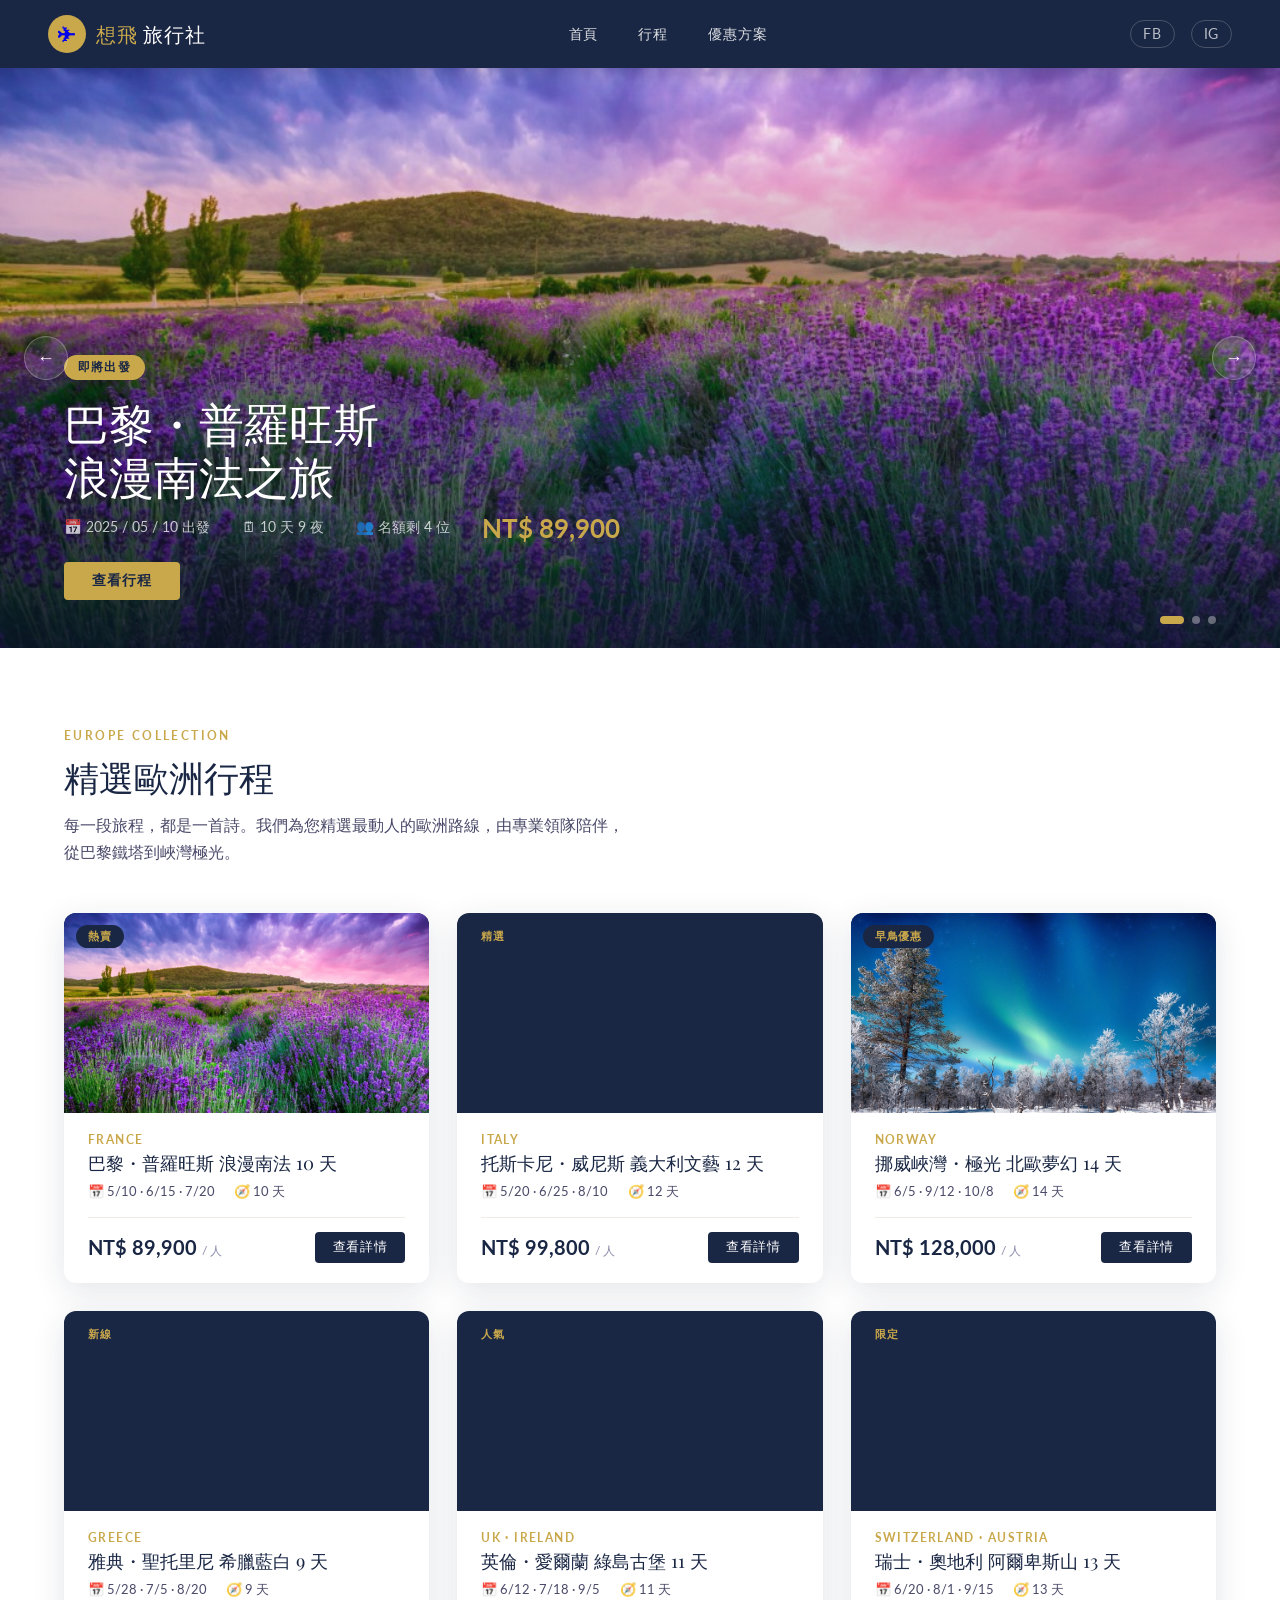
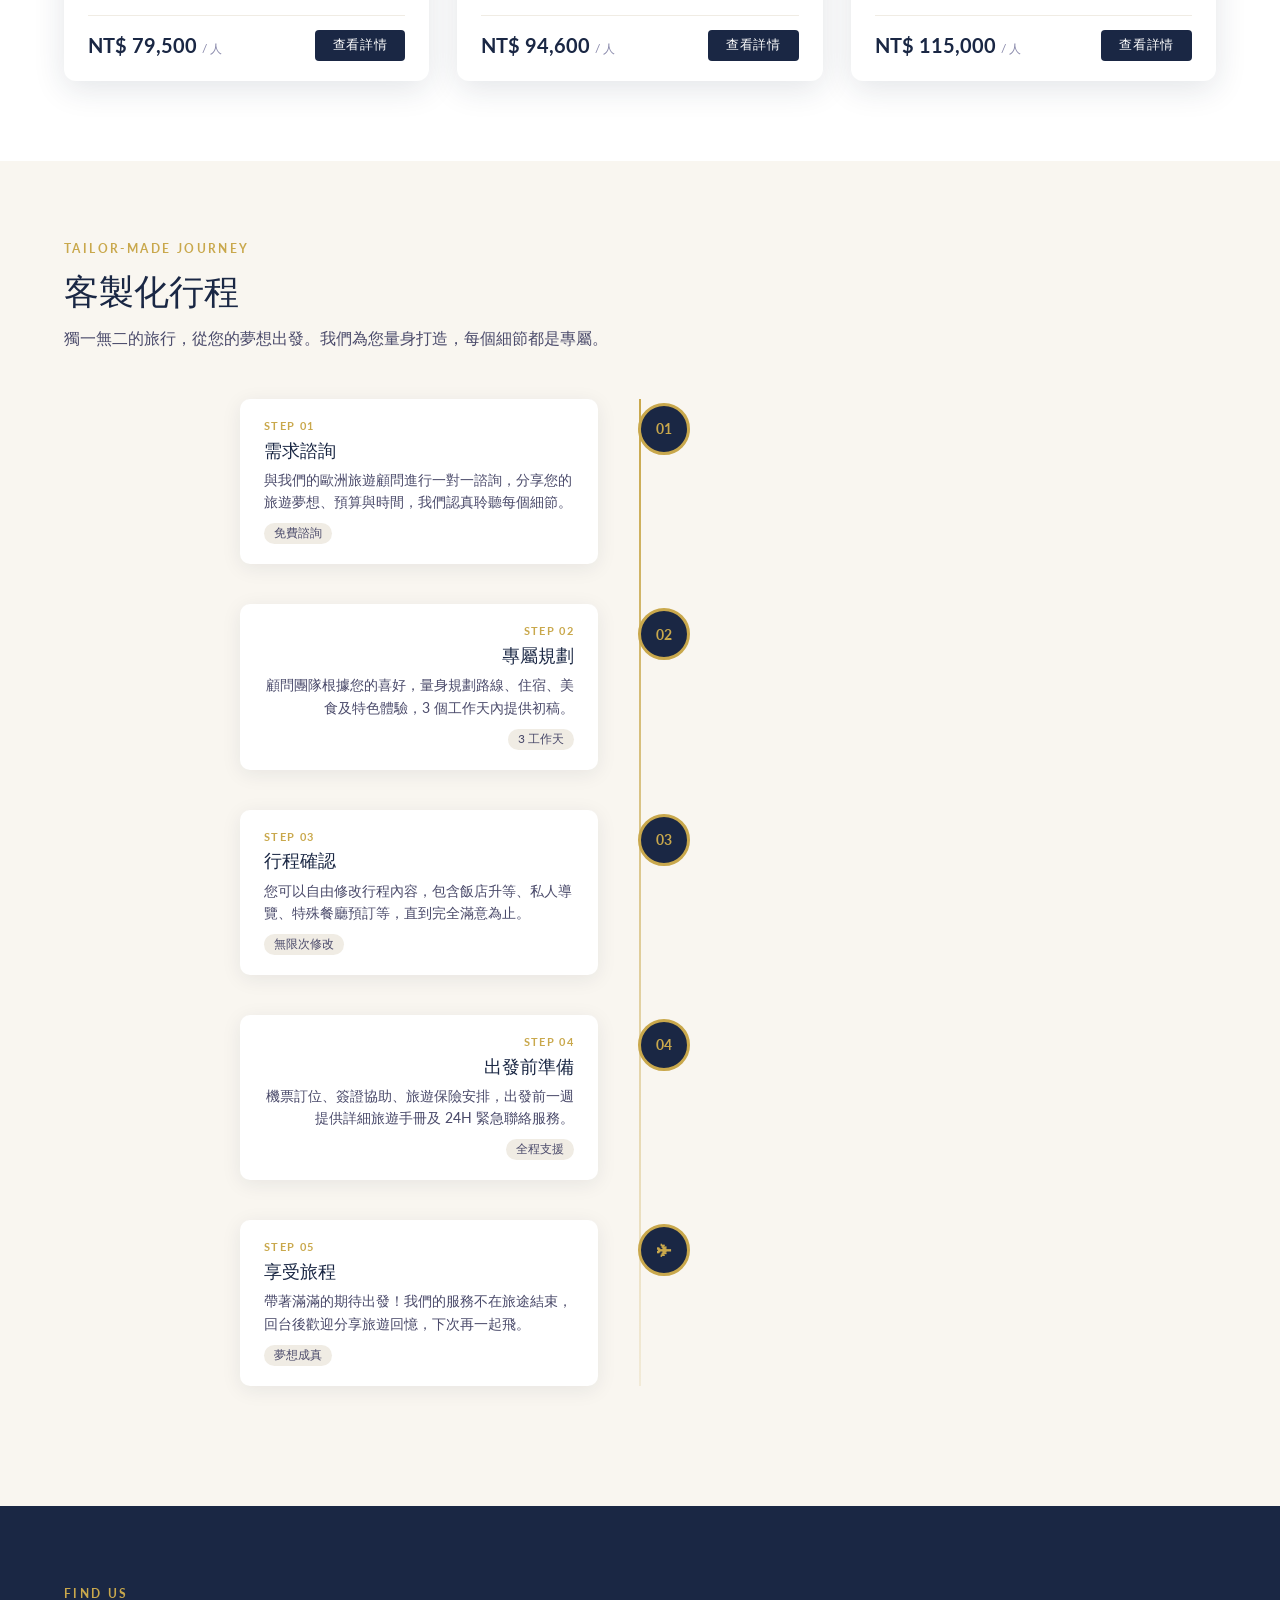
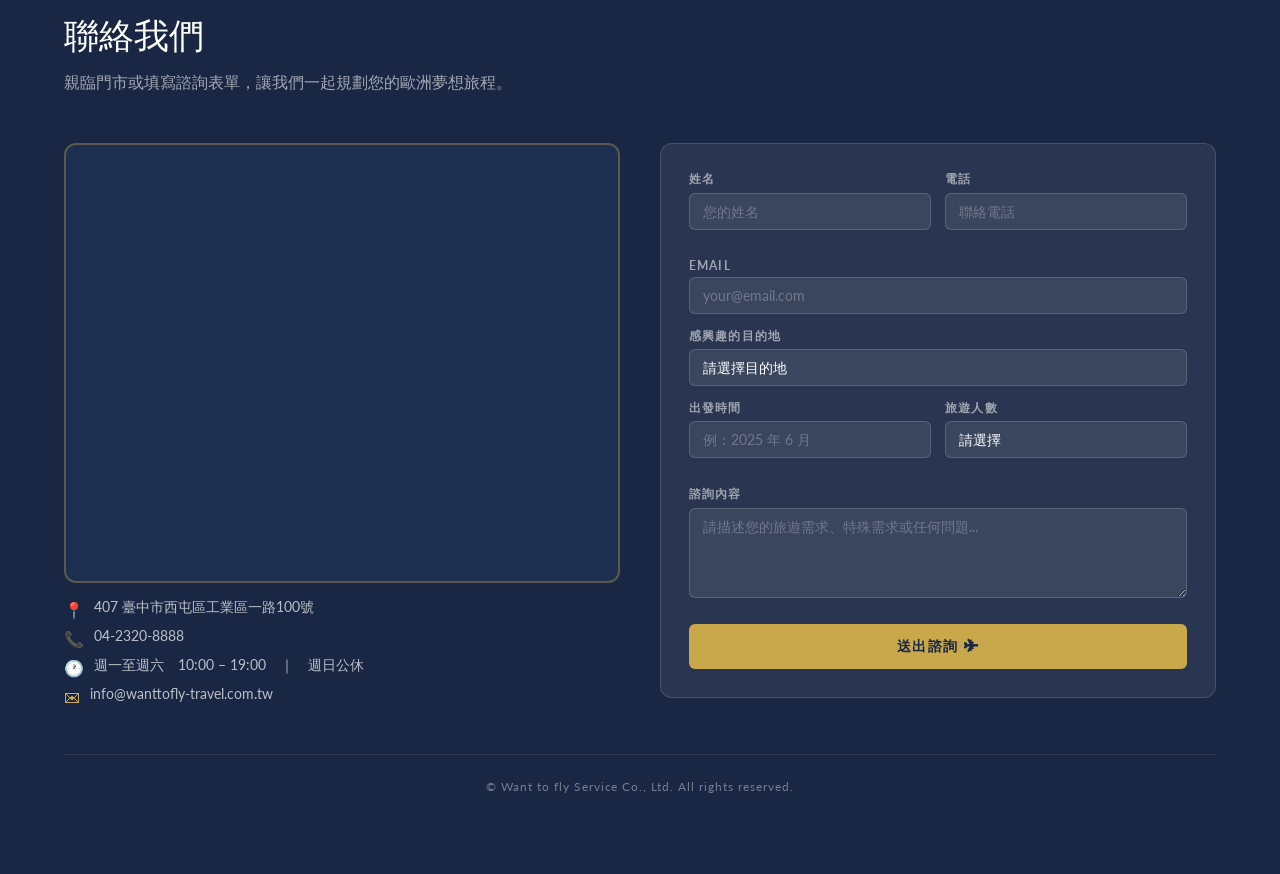
==== 20260409-SPA_final .html @ 38d0d900 "first commit" ====
<!DOCTYPE html>
<html lang="zh-TW">
<head>
<meta charset="UTF-8">
<meta name="viewport" content="width=device-width, initial-scale=1.0">
<title>想飛旅行社 — 歐洲旅遊專家</title>
<link href="https://fonts.googleapis.com/css2?family=Playfair+Display:wght@400;700&family=Noto+Serif+TC:wght@400;600&family=Lato:wght@300;400;700&display=swap" rel="stylesheet">
<style>
  *{margin:0;padding:0;box-sizing:border-box}
  :root{
    --navy:#1a2744;--gold:#c9a84c;--cream:#f9f6f0;--white:#ffffff;
    --text-dark:#1a1a2e;--text-mid:#4a4a6a;--text-light:#8888aa;
    --card-shadow:0 8px 32px rgba(26,39,68,0.12);
  }
  html{scroll-behavior:smooth}
  body{font-family:'Lato',sans-serif;background:var(--cream);color:var(--text-dark)}

  /* NAV */
  nav{position:sticky;top:0;z-index:100;background:var(--navy);padding:0 3rem;display:flex;align-items:center;justify-content:space-between;height:68px;box-shadow:0 2px 24px rgba(0,0,0,0.25)}
  .nav-logo{display:flex;align-items:center;gap:10px;text-decoration:none}
  .nav-logo-icon{width:38px;height:38px;background:var(--gold);border-radius:50%;display:flex;align-items:center;justify-content:center;font-size:18px}
  .nav-logo-text{font-family:'Playfair Display',serif;font-size:1.25rem;color:var(--white);letter-spacing:.04em}
  .nav-logo-text span{color:var(--gold)}
  .nav-links{display:flex;align-items:center;gap:2.5rem}
  .nav-links a{color:rgba(255,255,255,0.85);text-decoration:none;font-size:.9rem;letter-spacing:.06em;text-transform:uppercase;transition:color .2s}
  .nav-links a:hover{color:var(--gold)}
  .nav-social{display:flex;gap:1rem;align-items:center}
  .nav-social a{color:rgba(255,255,255,0.7);text-decoration:none;font-size:.85rem;border:1px solid rgba(255,255,255,0.2);padding:5px 12px;border-radius:20px;transition:all .2s;letter-spacing:.05em}
  .nav-social a:hover{background:var(--gold);border-color:var(--gold);color:var(--navy)}

  /* HERO CAROUSEL */
  .carousel-section{position:relative;height:580px;overflow:hidden;background:var(--navy)}
  .carousel-track{display:flex;height:100%;transition:transform .7s cubic-bezier(.77,0,.18,1)}
  .carousel-slide{min-width:100%;height:100%;position:relative;display:flex;align-items:flex-end}
  .slide-bg{position:absolute;inset:0;background-size:cover;background-position:center}
  .slide-overlay{position:absolute;inset:0;background:linear-gradient(to top,rgba(10,18,40,0.88) 0%,rgba(10,18,40,0.2) 60%,transparent 100%)}
  .slide-content{position:relative;z-index:2;padding:3rem 4rem;width:100%}
  .slide-tag{display:inline-block;background:var(--gold);color:var(--navy);font-size:.75rem;font-weight:700;letter-spacing:.1em;text-transform:uppercase;padding:4px 14px;border-radius:20px;margin-bottom:1rem}
  .slide-title{font-family:'Playfair Display',serif;font-size:2.8rem;color:var(--white);line-height:1.2;margin-bottom:.6rem}
  .slide-meta{display:flex;align-items:center;gap:2rem;color:rgba(255,255,255,0.75);font-size:.9rem}
  .slide-meta span{display:flex;align-items:center;gap:.4rem}
  .slide-price{font-size:1.6rem;font-weight:700;color:var(--gold)}
  .slide-cta{display:inline-block;margin-top:1.2rem;background:var(--gold);color:var(--navy);font-weight:700;font-size:.85rem;letter-spacing:.08em;padding:10px 28px;border-radius:4px;text-decoration:none;text-transform:uppercase;transition:opacity .2s}
  .slide-cta:hover{opacity:.85}
  .carousel-btn{position:absolute;top:50%;transform:translateY(-50%);z-index:10;background:rgba(255,255,255,0.12);border:1px solid rgba(255,255,255,0.25);color:white;width:44px;height:44px;border-radius:50%;cursor:pointer;font-size:1.1rem;transition:background .2s;display:flex;align-items:center;justify-content:center}
  .carousel-btn:hover{background:var(--gold);color:var(--navy)}
  .carousel-prev{left:1.5rem}
  .carousel-next{right:1.5rem}
  .carousel-dots{position:absolute;bottom:1.5rem;right:4rem;display:flex;gap:.5rem;z-index:10}
  .dot{width:8px;height:8px;border-radius:50%;background:rgba(255,255,255,0.35);cursor:pointer;transition:background .3s}
  .dot.active{background:var(--gold);width:24px;border-radius:4px}

  /* SECTION COMMON */
  section{padding:5rem 4rem}
  .section-label{font-size:.75rem;font-weight:700;letter-spacing:.2em;text-transform:uppercase;color:var(--gold);margin-bottom:.6rem}
  .section-title{font-family:'Playfair Display',serif;font-size:2.2rem;color:var(--navy);margin-bottom:.5rem}
  .section-sub{color:var(--text-mid);font-size:1rem;line-height:1.7;max-width:560px;margin-bottom:3rem}

  /* TRIP CARDS */
  .trips-section{background:var(--white)}
  .cards-grid{display:grid;grid-template-columns:repeat(3,1fr);gap:1.75rem}
  .trip-card{background:var(--white);border-radius:12px;overflow:hidden;box-shadow:var(--card-shadow);cursor:pointer;transition:transform .3s,box-shadow .3s}
  .trip-card:hover{transform:translateY(-6px);box-shadow:0 16px 48px rgba(26,39,68,0.18)}
  .card-img{height:200px;background:var(--navy);position:relative;overflow:hidden}
  .card-img-bg{position:absolute;inset:0;background-size:cover;background-position:center;transition:transform .5s}
  .trip-card:hover .card-img-bg{transform:scale(1.06)}
  .card-badge{position:absolute;top:12px;left:12px;background:var(--navy);color:var(--gold);font-size:.7rem;font-weight:700;letter-spacing:.08em;padding:4px 12px;border-radius:20px;text-transform:uppercase}
  .card-body{padding:1.25rem 1.5rem}
  .card-country{font-size:.72rem;color:var(--gold);font-weight:700;letter-spacing:.12em;text-transform:uppercase;margin-bottom:.3rem}
  .card-title{font-family:'Playfair Display',serif;font-size:1.15rem;color:var(--navy);margin-bottom:.5rem;line-height:1.3}
  .card-info{display:flex;gap:1.2rem;font-size:.82rem;color:var(--text-mid);margin-bottom:1rem}
  .card-footer{display:flex;align-items:center;justify-content:space-between;border-top:1px solid #f0ece4;padding-top:.9rem}
  .card-price{font-size:1.25rem;font-weight:700;color:var(--navy)}
  .card-price small{font-size:.75rem;font-weight:400;color:var(--text-light)}
  .card-btn{background:var(--navy);color:var(--white);border:none;padding:7px 18px;border-radius:4px;font-size:.8rem;cursor:pointer;transition:background .2s;letter-spacing:.05em}
  .card-btn:hover{background:var(--gold);color:var(--navy)}

  /* MODAL */
  .modal-overlay{display:none;position:fixed;inset:0;background:rgba(10,18,40,0.72);z-index:999;align-items:center;justify-content:center}
  .modal-overlay.open{display:flex}
  .modal{background:var(--white);border-radius:16px;max-width:700px;width:92%;max-height:85vh;overflow-y:auto;position:relative}
  .modal-header{height:260px;position:relative}
  .modal-img{position:absolute;inset:0;background-size:cover;background-position:center}
  .modal-img-overlay{position:absolute;inset:0;background:linear-gradient(to top,rgba(10,18,40,.85) 0%,transparent 60%)}
  .modal-header-text{position:absolute;bottom:0;left:0;right:0;padding:1.5rem 2rem}
  .modal-country{font-size:.72rem;color:var(--gold);font-weight:700;letter-spacing:.12em;text-transform:uppercase}
  .modal-title{font-family:'Playfair Display',serif;font-size:1.8rem;color:var(--white)}
  .modal-body{padding:2rem}
  .modal-close{position:absolute;top:1rem;right:1rem;background:rgba(255,255,255,.2);border:none;color:white;width:36px;height:36px;border-radius:50%;font-size:1.2rem;cursor:pointer;z-index:10;line-height:1}
  .modal-section-title{font-family:'Playfair Display',serif;font-size:1.1rem;color:var(--navy);margin:1.25rem 0 .6rem;padding-bottom:.4rem;border-bottom:1px solid #f0ece4}
  .modal-dates{display:flex;flex-wrap:wrap;gap:.5rem;margin-bottom:.5rem}
  .modal-date-tag{background:#f0ece4;color:var(--text-mid);font-size:.8rem;padding:4px 12px;border-radius:20px}
  .modal-price-big{font-size:2rem;font-weight:700;color:var(--navy);margin:.5rem 0}
  .modal-itinerary{list-style:none}
  .modal-itinerary li{padding:.5rem 0;border-bottom:1px solid #f7f4f0;font-size:.9rem;color:var(--text-mid);display:flex;gap:.6rem}
  .modal-itinerary li:before{content:'▸';color:var(--gold)}
  .modal-book-btn{display:block;width:100%;background:var(--navy);color:var(--white);border:none;padding:14px;border-radius:6px;font-size:1rem;font-weight:700;cursor:pointer;margin-top:1.5rem;letter-spacing:.06em;text-transform:uppercase;transition:background .2s}
  .modal-book-btn:hover{background:var(--gold);color:var(--navy)}

  /* TIMELINE */
  .timeline-section{background:var(--cream)}
  .timeline{position:relative;max-width:800px;margin:0 auto}
  .timeline:before{content:'';position:absolute;left:50%;transform:translateX(-50%);top:0;bottom:0;width:2px;background:linear-gradient(to bottom,var(--gold),rgba(201,168,76,.15))}
  .timeline-item{display:flex;gap:2.5rem;margin-bottom:2.5rem;align-items:flex-start}
  .timeline-item:nth-child(even){flex-direction:row-reverse}
  .timeline-item:nth-child(even) .timeline-card{text-align:right}
  .timeline-node{flex-shrink:0;width:52px;height:52px;border-radius:50%;background:var(--navy);border:3px solid var(--gold);display:flex;align-items:center;justify-content:center;font-size:.9rem;font-weight:700;color:var(--gold);position:relative;z-index:2;margin-top:.25rem}
  .timeline-card{flex:1;background:var(--white);border-radius:10px;padding:1.25rem 1.5rem;box-shadow:0 4px 20px rgba(26,39,68,.08)}
  .timeline-day{font-size:.7rem;font-weight:700;letter-spacing:.12em;text-transform:uppercase;color:var(--gold);margin-bottom:.3rem}
  .timeline-city{font-family:'Playfair Display',serif;font-size:1.15rem;color:var(--navy);margin-bottom:.4rem}
  .timeline-desc{font-size:.87rem;color:var(--text-mid);line-height:1.6}
  .timeline-tag{display:inline-block;margin-top:.6rem;font-size:.72rem;background:#f0ece4;color:var(--text-mid);padding:3px 10px;border-radius:20px}

  /* CONTACT */
  .contact-section{background:var(--navy);padding:5rem 4rem}
  .contact-section .section-title{color:var(--white)}
  .contact-section .section-sub{color:rgba(255,255,255,.6)}
  .contact-section .section-label{color:var(--gold)}
  .contact-grid{display:grid;grid-template-columns:1fr 1fr;gap:2.5rem;align-items:start}
  .map-wrapper{border-radius:12px;overflow:hidden;border:2px solid rgba(201,168,76,.35);height:440px;background:#1e2e50}
  .map-wrapper iframe{width:100%;height:100%;display:block;border:0}
  .map-info{margin-top:1rem;display:flex;flex-direction:column;gap:.5rem}
  .map-info-row{display:flex;align-items:flex-start;gap:.6rem;color:rgba(255,255,255,.7);font-size:.85rem}
  .map-info-icon{color:var(--gold);font-size:1rem;flex-shrink:0;margin-top:.05rem}
  .contact-form{background:rgba(255,255,255,.07);border:1px solid rgba(255,255,255,.14);border-radius:12px;padding:1.75rem}
  .form-row{display:grid;grid-template-columns:1fr 1fr;gap:.9rem;margin-bottom:.9rem}
  .form-group{display:flex;flex-direction:column;gap:.35rem;margin-bottom:.9rem}
  .form-group label{font-size:.72rem;font-weight:700;letter-spacing:.1em;text-transform:uppercase;color:rgba(255,255,255,.55)}
  .form-group input,.form-group select,.form-group textarea{background:rgba(255,255,255,.08);border:1px solid rgba(255,255,255,.16);border-radius:6px;padding:9px 13px;color:var(--white);font-size:.88rem;font-family:'Lato',sans-serif;outline:none;transition:border-color .2s;width:100%}
  .form-group input::placeholder,.form-group textarea::placeholder{color:rgba(255,255,255,.28)}
  .form-group input:focus,.form-group select:focus,.form-group textarea:focus{border-color:var(--gold)}
  .form-group select{appearance:none;-webkit-appearance:none;cursor:pointer}
  .form-group select option{background:#1a2744;color:#fff}
  .form-group textarea{resize:vertical;min-height:90px}
  .form-submit{width:100%;background:var(--gold);color:var(--navy);border:none;padding:13px;border-radius:6px;font-size:.9rem;font-weight:700;letter-spacing:.1em;text-transform:uppercase;cursor:pointer;transition:opacity .2s;margin-top:.75rem}
  .form-submit:hover{opacity:.85}
  .copyright{text-align:center;color:rgba(255,255,255,0.4);font-size:.78rem;letter-spacing:.08em;margin-top:3rem;padding-top:1.5rem;border-top:1px solid rgba(255,255,255,0.1)}
</style>
</head>
<body>

<!-- 1. NAVBAR -->
<nav>
  <a href="#" class="nav-logo">
    <div class="nav-logo-icon">✈</div>
    <div class="nav-logo-text"><span>想飛</span> 旅行社</div>
  </a>
  <div class="nav-links">
    <a href="#home">首頁</a>
    <a href="#trips">行程</a>
    <a href="#custom">優惠方案</a>
  </div>
  <div class="nav-social">
    <a href="https://facebook.com" target="_blank">FB</a>
    <a href="https://instagram.com" target="_blank">IG</a>
  </div>
</nav>

<!-- 2. CAROUSEL -->
<div class="carousel-section" id="home">
  <div class="carousel-track" id="carouselTrack">
    <div class="carousel-slide">
      <div class="slide-bg" style="background-image:url('image/法國普羅旺斯.jpg')"></div>
      <div class="slide-overlay"></div>
      <div class="slide-content">
        <span class="slide-tag">即將出發</span>
        <div class="slide-title">巴黎・普羅旺斯<br>浪漫南法之旅</div>
        <div class="slide-meta">
          <span>📅 2025 / 05 / 10 出發</span>
          <span>🗓 10 天 9 夜</span>
          <span>👥 名額剩 4 位</span>
          <span class="slide-price">NT$ 89,900</span>
        </div>
        <a href="#trips" class="slide-cta">查看行程</a>
      </div>
    </div>
    <div class="carousel-slide">
      <div class="slide-bg" style="background-image:url('https://images.unsplash.com/photo-1520175480921-4edfa2983e0f?w=1400&q=80')"></div>
      <div class="slide-overlay"></div>
      <div class="slide-content">
        <span class="slide-tag">熱門推薦</span>
        <div class="slide-title">托斯卡尼・威尼斯<br>義大利文藝之旅</div>
        <div class="slide-meta">
          <span>📅 2025 / 05 / 20 出發</span>
          <span>🗓 12 天 11 夜</span>
          <span>👥 名額剩 6 位</span>
          <span class="slide-price">NT$ 99,800</span>
        </div>
        <a href="#trips" class="slide-cta">查看行程</a>
      </div>
    </div>
    <div class="carousel-slide">
      <div class="slide-bg" style="background-image:url('image/極光.jpg')"></div>
      <div class="slide-overlay"></div>
      <div class="slide-content">
        <span class="slide-tag">早鳥優惠</span>
        <div class="slide-title">北歐挪威峽灣<br>極光追尋之旅</div>
        <div class="slide-meta">
          <span>📅 2025 / 06 / 05 出發</span>
          <span>🗓 14 天 13 夜</span>
          <span>👥 名額剩 8 位</span>
          <span class="slide-price">NT$ 128,000</span>
        </div>
        <a href="#trips" class="slide-cta">查看行程</a>
      </div>
    </div>
  </div>
  <button class="carousel-btn carousel-prev" id="prevBtn">&#8592;</button>
  <button class="carousel-btn carousel-next" id="nextBtn">&#8594;</button>
  <div class="carousel-dots" id="carouselDots">
    <div class="dot active" data-i="0"></div>
    <div class="dot" data-i="1"></div>
    <div class="dot" data-i="2"></div>
  </div>
</div>

<!-- 3. TRIP CARDS -->
<section class="trips-section" id="trips">
  <div class="section-label">Europe Collection</div>
  <div class="section-title">精選歐洲行程</div>
  <div class="section-sub">每一段旅程，都是一首詩。我們為您精選最動人的歐洲路線，由專業領隊陪伴，從巴黎鐵塔到峽灣極光。</div>
  <div class="cards-grid">
    <div class="trip-card" onclick="openModal(0)">
      <div class="card-img">
        <div class="card-img-bg" style="background-image:url(image/法國普羅旺斯.jpg)"></div>
        <div class="card-badge">熱賣</div>
      </div>
      <div class="card-body">
        <div class="card-country">France</div>
        <div class="card-title">巴黎・普羅旺斯 浪漫南法 10 天</div>
        <div class="card-info"><span>📅 5/10 · 6/15 · 7/20</span><span>🧭 10 天</span></div>
        <div class="card-footer">
          <div class="card-price">NT$ 89,900 <small>/ 人</small></div>
          <button class="card-btn">查看詳情</button>
        </div>
      </div>
    </div>
    <div class="trip-card" onclick="openModal(1)">
      <div class="card-img">
        <div class="card-img-bg" style="background-image:url('https://images.unsplash.com/photo-1520175480921-4edfa2983e0f?w=1400&q=80')"></div>
        <div class="card-badge">精選</div>
      </div>
      <div class="card-body">
        <div class="card-country">Italy</div>
        <div class="card-title">托斯卡尼・威尼斯 義大利文藝 12 天</div>
        <div class="card-info"><span>📅 5/20 · 6/25 · 8/10</span><span>🧭 12 天</span></div>
        <div class="card-footer">
          <div class="card-price">NT$ 99,800 <small>/ 人</small></div>
          <button class="card-btn">查看詳情</button>
        </div>
      </div>
    </div>
    <div class="trip-card" onclick="openModal(2)">
      <div class="card-img">
        <div class="card-img-bg" style="background-image:url('image/極光.jpg')"></div>
        <div class="card-badge">早鳥優惠</div>
      </div>
      <div class="card-body">
        <div class="card-country">Norway</div>
        <div class="card-title">挪威峽灣・極光 北歐夢幻 14 天</div>
        <div class="card-info"><span>📅 6/5 · 9/12 · 10/8</span><span>🧭 14 天</span></div>
        <div class="card-footer">
          <div class="card-price">NT$ 128,000 <small>/ 人</small></div>
          <button class="card-btn">查看詳情</button>
        </div>
      </div>
    </div>
    <div class="trip-card" onclick="openModal(3)">
      <div class="card-img">
        <div class="card-img-bg" style="background-image:url('https://images.unsplash.com/photo-1527824404775-dce343118ebc?w=600&q=80')"></div>
        <div class="card-badge">新線</div>
      </div>
      <div class="card-body">
        <div class="card-country">Greece</div>
        <div class="card-title">雅典・聖托里尼 希臘藍白 9 天</div>
        <div class="card-info"><span>📅 5/28 · 7/5 · 8/20</span><span>🧭 9 天</span></div>
        <div class="card-footer">
          <div class="card-price">NT$ 79,500 <small>/ 人</small></div>
          <button class="card-btn">查看詳情</button>
        </div>
      </div>
    </div>
    <div class="trip-card" onclick="openModal(4)">
      <div class="card-img">
        <div class="card-img-bg" style="background-image:url('https://images.unsplash.com/photo-1513635269975-59663e0ac1ad?w=600&q=80')"></div>
        <div class="card-badge">人氣</div>
      </div>
      <div class="card-body">
        <div class="card-country">UK · Ireland</div>
        <div class="card-title">英倫・愛爾蘭 綠島古堡 11 天</div>
        <div class="card-info"><span>📅 6/12 · 7/18 · 9/5</span><span>🧭 11 天</span></div>
        <div class="card-footer">
          <div class="card-price">NT$ 94,600 <small>/ 人</small></div>
          <button class="card-btn">查看詳情</button>
        </div>
      </div>
    </div>
    <div class="trip-card" onclick="openModal(5)">
      <div class="card-img">
        <div class="card-img-bg" style="background-image:url('https://images.unsplash.com/photo-1467269204594-9661b134dd2b?w=600&q=80')"></div>
        <div class="card-badge">限定</div>
      </div>
      <div class="card-body">
        <div class="card-country">Switzerland · Austria</div>
        <div class="card-title">瑞士・奧地利 阿爾卑斯山 13 天</div>
        <div class="card-info"><span>📅 6/20 · 8/1 · 9/15</span><span>🧭 13 天</span></div>
        <div class="card-footer">
          <div class="card-price">NT$ 115,000 <small>/ 人</small></div>
          <button class="card-btn">查看詳情</button>
        </div>
      </div>
    </div>
  </div>
</section>

<!-- MODAL -->
<div class="modal-overlay" id="modalOverlay" onclick="closeModal(event)">
  <div class="modal" id="modalBox">
    <div class="modal-header">
      <div class="modal-img" id="modalImg"></div>
      <div class="modal-img-overlay"></div>
      <button class="modal-close" onclick="closeModal()">✕</button>
      <div class="modal-header-text">
        <div class="modal-country" id="modalCountry"></div>
        <div class="modal-title" id="modalTitle"></div>
      </div>
    </div>
    <div class="modal-body">
      <div class="modal-section-title">出團日期</div>
      <div class="modal-dates" id="modalDates"></div>
      <div class="modal-section-title">旅遊費用</div>
      <div class="modal-price-big" id="modalPrice"></div>
      <div style="font-size:.82rem;color:#888;margin-top:-.4rem">含機票・飯店・導覽・保險，不含個人消費</div>
      <div class="modal-section-title">行程亮點</div>
      <ul class="modal-itinerary" id="modalItinerary"></ul>
      <button class="modal-book-btn">立即預訂 →</button>
    </div>
  </div>
</div>

<!-- 4. TIMELINE -->
<section class="timeline-section" id="custom">
  <div class="section-label">Tailor-Made Journey</div>
  <div class="section-title">客製化行程</div>
  <div class="section-sub">獨一無二的旅行，從您的夢想出發。我們為您量身打造，每個細節都是專屬。</div>
  <div class="timeline">
    <div class="timeline-item">
      <div class="timeline-card">
        <div class="timeline-day">Step 01</div>
        <div class="timeline-city">需求諮詢</div>
        <div class="timeline-desc">與我們的歐洲旅遊顧問進行一對一諮詢，分享您的旅遊夢想、預算與時間，我們認真聆聽每個細節。</div>
        <span class="timeline-tag">免費諮詢</span>
      </div>
      <div class="timeline-node">01</div>
      <div style="flex:1"></div>
    </div>
    <div class="timeline-item">
      <div style="flex:1"></div>
      <div class="timeline-node">02</div>
      <div class="timeline-card">
        <div class="timeline-day">Step 02</div>
        <div class="timeline-city">專屬規劃</div>
        <div class="timeline-desc">顧問團隊根據您的喜好，量身規劃路線、住宿、美食及特色體驗，3 個工作天內提供初稿。</div>
        <span class="timeline-tag">3 工作天</span>
      </div>
    </div>
    <div class="timeline-item">
      <div class="timeline-card">
        <div class="timeline-day">Step 03</div>
        <div class="timeline-city">行程確認</div>
        <div class="timeline-desc">您可以自由修改行程內容，包含飯店升等、私人導覽、特殊餐廳預訂等，直到完全滿意為止。</div>
        <span class="timeline-tag">無限次修改</span>
      </div>
      <div class="timeline-node">03</div>
      <div style="flex:1"></div>
    </div>
    <div class="timeline-item">
      <div style="flex:1"></div>
      <div class="timeline-node">04</div>
      <div class="timeline-card">
        <div class="timeline-day">Step 04</div>
        <div class="timeline-city">出發前準備</div>
        <div class="timeline-desc">機票訂位、簽證協助、旅遊保險安排，出發前一週提供詳細旅遊手冊及 24H 緊急聯絡服務。</div>
        <span class="timeline-tag">全程支援</span>
      </div>
    </div>
    <div class="timeline-item">
      <div class="timeline-card">
        <div class="timeline-day">Step 05</div>
        <div class="timeline-city">享受旅程</div>
        <div class="timeline-desc">帶著滿滿的期待出發！我們的服務不在旅途結束，回台後歡迎分享旅遊回憶，下次再一起飛。</div>
        <span class="timeline-tag">夢想成真</span>
      </div>
      <div class="timeline-node">✈</div>
      <div style="flex:1"></div>
    </div>
  </div>
</section>

<!-- 5. CONTACT -->
<section class="contact-section" id="contact">
  <div class="section-label">Find Us</div>
  <div class="section-title">聯絡我們</div>
  <div class="section-sub">親臨門市或填寫諮詢表單，讓我們一起規劃您的歐洲夢想旅程。</div>
  <div class="contact-grid">
    <!-- 左：地圖 -->
    <div>
      <div class="map-wrapper">
        <iframe
          src="https://www.google.com/maps/embed?pb=!1m18!1m12!1m3!1d14560.365550356555!2d120.60847195!3d24.16852755!2m3!1f0!2f0!3f0!3m2!1i1024!2i768!4f13.1!3m3!1m2!1s0x34693e048d342aa9%3A0x2b6f18a6783fa3b!2z5Yue5YuV6YOo5Yue5YuV5Yqb55m85bGV572y5Lit5b2w5oqV5YiG572y77yI6Ie65Lit6IG36KiT5bGA77yJ!5e0!3m2!1szh-TW!2stw!4v1776645954877!5m2!1szh-TW!2stw"
          width="100%" height="100%"
          style="border:0;"
          allowfullscreen loading="lazy"
          referrerpolicy="no-referrer-when-downgrade">
        </iframe>
      </div>
      <div class="map-info">
        <div class="map-info-row"><span class="map-info-icon">📍</span><span>407 臺中市西屯區工業區一路100號</span></div>
        <div class="map-info-row"><span class="map-info-icon">📞</span><span>04-2320-8888</span></div>
        <div class="map-info-row"><span class="map-info-icon">🕐</span><span>週一至週六　10:00 – 19:00　｜　週日公休</span></div>
        <div class="map-info-row"><span class="map-info-icon">✉</span><span>info@wanttofly-travel.com.tw</span></div>
      </div>
    </div>
    <!-- 右：諮詢表單 -->
    <div class="contact-form">
      <div class="form-row">
        <div class="form-group">
          <label>姓名</label>
          <input type="text" placeholder="您的姓名">
        </div>
        <div class="form-group">
          <label>電話</label>
          <input type="tel" placeholder="聯絡電話">
        </div>
      </div>
      <div class="form-group">
        <label>Email</label>
        <input type="email" placeholder="your@email.com">
      </div>
      <div class="form-group">
        <label>感興趣的目的地</label>
        <select>
          <option value="">請選擇目的地</option>
          <option>法國・巴黎 / 普羅旺斯</option>
          <option>義大利・托斯卡尼 / 威尼斯</option>
          <option>北歐・挪威峽灣 / 極光</option>
          <option>希臘・雅典 / 聖托里尼</option>
          <option>英倫・愛爾蘭</option>
          <option>瑞士・奧地利</option>
          <option>客製化行程</option>
        </select>
      </div>
      <div class="form-row">
        <div class="form-group">
          <label>出發時間</label>
          <input type="text" placeholder="例：2025 年 6 月">
        </div>
        <div class="form-group">
          <label>旅遊人數</label>
          <select>
            <option value="">請選擇</option>
            <option>1 人</option>
            <option>2 人</option>
            <option>3–5 人</option>
            <option>6 人以上</option>
          </select>
        </div>
      </div>
      <div class="form-group">
        <label>諮詢內容</label>
        <textarea placeholder="請描述您的旅遊需求、特殊需求或任何問題..."></textarea>
      </div>
      <button class="form-submit">送出諮詢 ✈</button>
    </div>
  </div>
  <div class="copyright">© Want to fly Service Co., Ltd. All rights reserved.</div>
</section>

<script>
const trips = [
  {country:"France",title:"巴黎・普羅旺斯 浪漫南法之旅",img:"https://images.unsplash.com/photo-1499856871958-5b9357976b82?w=800&q=80",dates:["2025/05/10","2025/06/15","2025/07/20"],price:"NT$ 89,900",items:["巴黎鐵塔夜景觀賞","羅浮宮半日私人導覽","普羅旺斯薰衣草田漫步","尼斯舊城區&藍色海岸","艾克斯昂普羅旺斯市場體驗","搭乘 TGV 高鐵穿越法國","精品米其林餐廳晚宴"]},
  {country:"Italy",title:"托斯卡尼・威尼斯 文藝義大利",img:"https://images.unsplash.com/photo-1520175480921-4edfa2983e0f?w=800&q=80",dates:["2025/05/20","2025/06/25","2025/08/10"],price:"NT$ 99,800",items:["羅馬鬥獸場&古羅馬廣場","梵蒂岡博物館西斯廷教堂","佛羅倫斯烏菲茲美術館","托斯卡尼葡萄酒莊體驗","威尼斯貢多拉船遊大運河","威尼斯玻璃工藝工坊參觀","米蘭精品大道購物行程"]},
  {country:"Norway",title:"挪威峽灣・極光 北歐夢幻之旅",img:"https://images.unsplash.com/photo-1558618666-fcd25c85cd64?w=800&q=80",dates:["2025/06/05","2025/09/12","2025/10/08"],price:"NT$ 128,000",items:["索涅峽灣遊輪巡遊","卑爾根魚市場早晨漫步","弗拉姆山岳火車穿越峽谷","特羅姆瑟極光觀測之夜","薩米文化體驗與馴鹿近距離接觸","史塔萬格的彩色木屋","峽灣健行至布道石展望台"]},
  {country:"Greece",title:"雅典・聖托里尼 藍白希臘之旅",img:"https://images.unsplash.com/photo-1527824404775-dce343118ebc?w=800&q=80",dates:["2025/05/28","2025/07/05","2025/08/20"],price:"NT$ 79,500",items:["雅典衛城&帕特農神廟","德爾菲古蹟遺址探訪","邁科諾斯島風車漫步","聖托里尼伊亞日落美景","藍頂教堂拍照最佳景點","愛琴海帆船遊覽","傳統地中海美食體驗"]},
  {country:"UK · Ireland",title:"英倫・愛爾蘭 綠島古堡之旅",img:"https://images.unsplash.com/photo-1513635269975-59663e0ac1ad?w=800&q=80",dates:["2025/06/12","2025/07/18","2025/09/05"],price:"NT$ 94,600",items:["倫敦白金漢宮衛兵交接","大英博物館半日導覽","哈利波特片場及環球影城","科茲窩鄉村小鎮漫步","都柏林健力士工廠體驗","莫赫懸崖壯觀大西洋海岸","愛爾蘭傳統音樂酒吧之夜"]},
  {country:"Switzerland · Austria",title:"瑞士・奧地利 阿爾卑斯之旅",img:"https://images.unsplash.com/photo-1467269204594-9661b134dd2b?w=800&q=80",dates:["2025/06/20","2025/08/01","2025/09/15"],price:"NT$ 115,000",items:["少女峰登頂歐洲屋脊","茵特拉肯刺激戶外活動","琉森木橋&獅子紀念碑","蒙特勒城堡&日內瓦湖","維也納歌劇院古典音樂會","霍夫堡宮殿帝國宮廷之旅","薩爾斯堡莫札特故居探訪"]}
];

// ✅ 修正：用 slides 數量，不用 trips.length
let cur = 0;
const track = document.getElementById('carouselTrack');
const slides = document.querySelectorAll('.carousel-slide');
const totalSlides = slides.length;
const dots = document.querySelectorAll('.dot');

function goTo(i) {
  cur = (i + totalSlides) % totalSlides;
  track.style.transform = `translateX(-${cur * 100}%)`;
  dots.forEach((d, j) => d.classList.toggle('active', j === cur));
}

document.getElementById('prevBtn').onclick = () => goTo(cur - 1);
document.getElementById('nextBtn').onclick = () => goTo(cur + 1);
dots.forEach(d => d.addEventListener('click', () => goTo(+d.dataset.i)));
setInterval(() => goTo(cur + 1), 5000);

function openModal(i) {
  const t = trips[i];
  document.getElementById('modalImg').style.backgroundImage = `url('${t.img}')`;
  document.getElementById('modalCountry').textContent = t.country;
  document.getElementById('modalTitle').textContent = t.title;
  document.getElementById('modalPrice').textContent = t.price;
  document.getElementById('modalDates').innerHTML = t.dates.map(d => `<span class="modal-date-tag">${d}</span>`).join('');
  document.getElementById('modalItinerary').innerHTML = t.items.map(x => `<li>${x}</li>`).join('');
  document.getElementById('modalOverlay').classList.add('open');
  document.body.style.overflow = 'hidden';
}

function closeModal(e) {
  if (!e || e.target === document.getElementById('modalOverlay')) {
    document.getElementById('modalOverlay').classList.remove('open');
    document.body.style.overflow = '';
  }
}
</script>
</body>
</html>
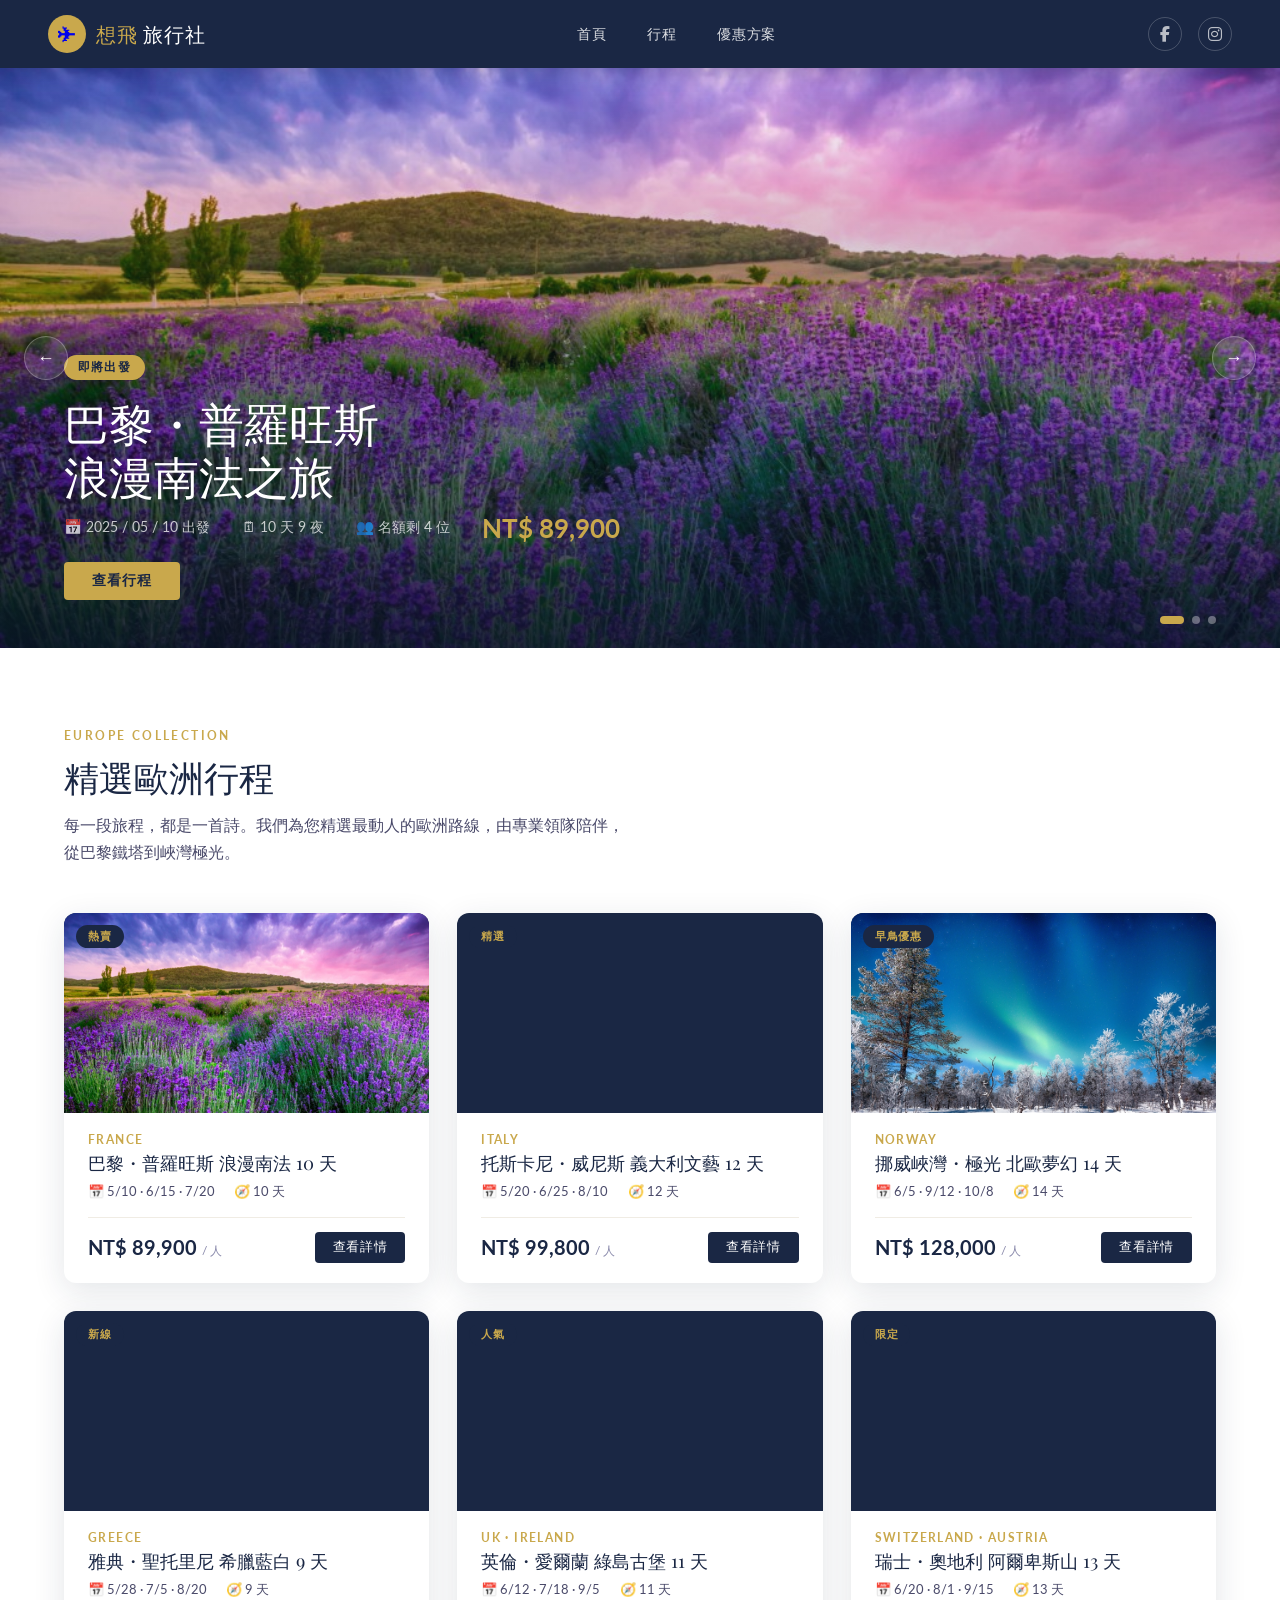
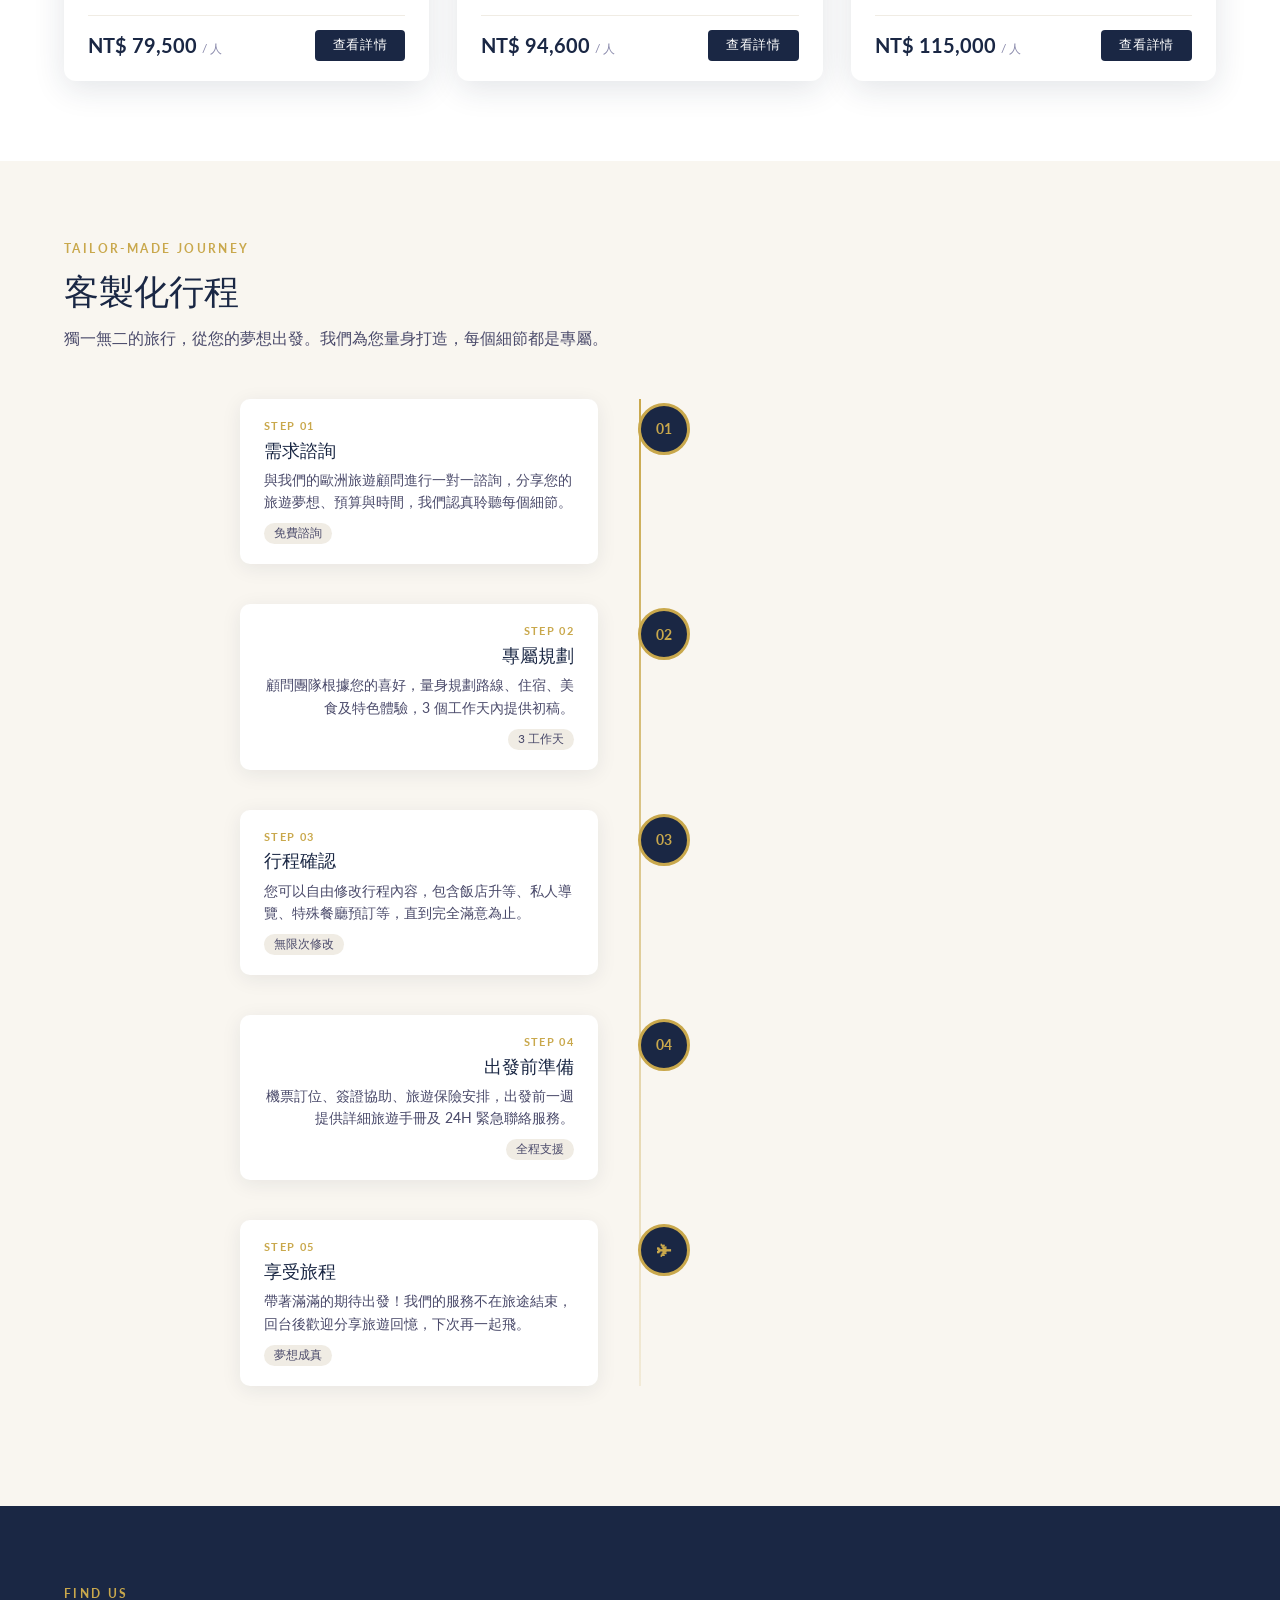
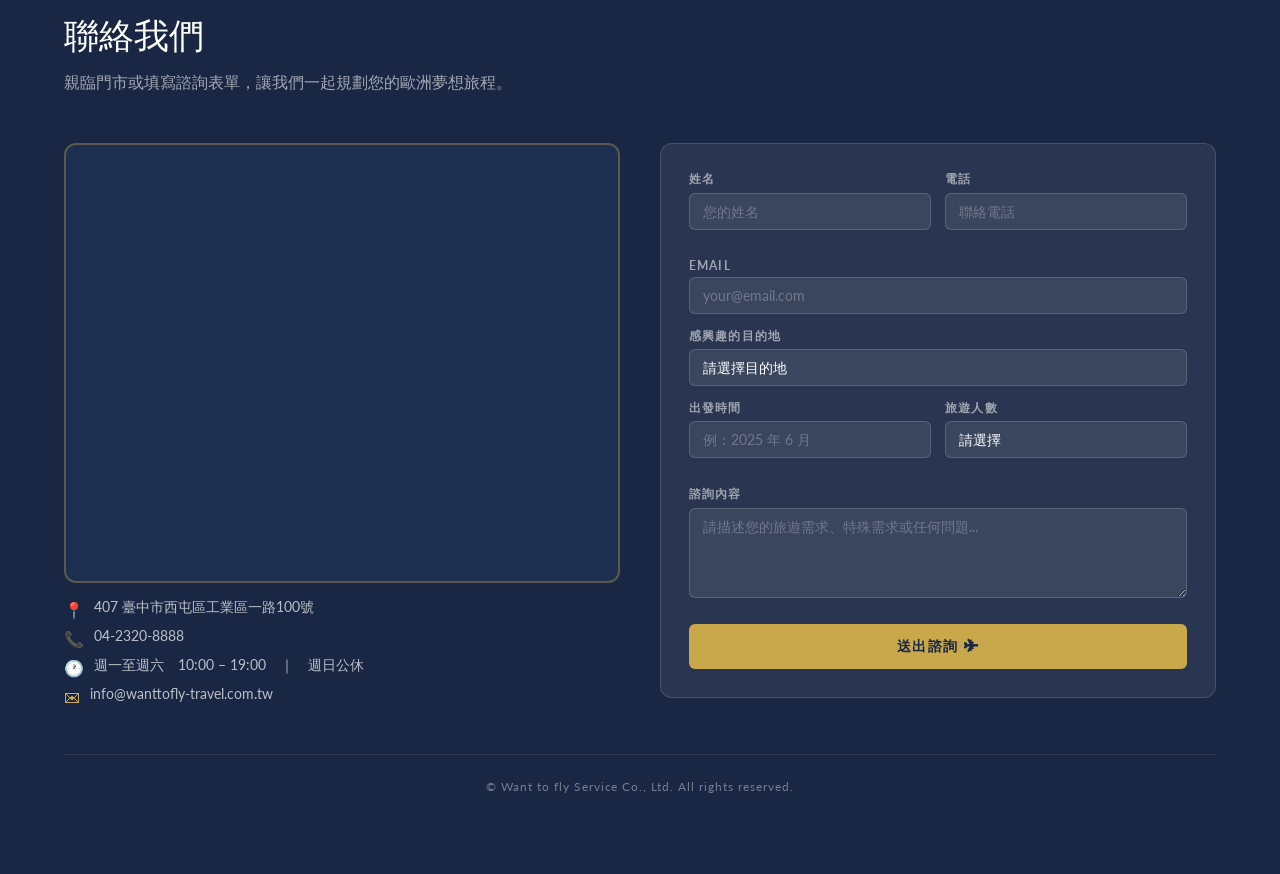
==== commit c34a73c7: "fb及ig轉成圖案" ====
--- a/20260409-SPA_final .html
+++ b/20260409-SPA_final .html
@@ -1,527 +1,532 @@
-<!DOCTYPE html>
-<html lang="zh-TW">
-<head>
-<meta charset="UTF-8">
-<meta name="viewport" content="width=device-width, initial-scale=1.0">
-<title>想飛旅行社 — 歐洲旅遊專家</title>
-<link href="https://fonts.googleapis.com/css2?family=Playfair+Display:wght@400;700&family=Noto+Serif+TC:wght@400;600&family=Lato:wght@300;400;700&display=swap" rel="stylesheet">
-<style>
-  *{margin:0;padding:0;box-sizing:border-box}
-  :root{
-    --navy:#1a2744;--gold:#c9a84c;--cream:#f9f6f0;--white:#ffffff;
-    --text-dark:#1a1a2e;--text-mid:#4a4a6a;--text-light:#8888aa;
-    --card-shadow:0 8px 32px rgba(26,39,68,0.12);
-  }
-  html{scroll-behavior:smooth}
-  body{font-family:'Lato',sans-serif;background:var(--cream);color:var(--text-dark)}
-
-  /* NAV */
-  nav{position:sticky;top:0;z-index:100;background:var(--navy);padding:0 3rem;display:flex;align-items:center;justify-content:space-between;height:68px;box-shadow:0 2px 24px rgba(0,0,0,0.25)}
-  .nav-logo{display:flex;align-items:center;gap:10px;text-decoration:none}
-  .nav-logo-icon{width:38px;height:38px;background:var(--gold);border-radius:50%;display:flex;align-items:center;justify-content:center;font-size:18px}
-  .nav-logo-text{font-family:'Playfair Display',serif;font-size:1.25rem;color:var(--white);letter-spacing:.04em}
-  .nav-logo-text span{color:var(--gold)}
-  .nav-links{display:flex;align-items:center;gap:2.5rem}
-  .nav-links a{color:rgba(255,255,255,0.85);text-decoration:none;font-size:.9rem;letter-spacing:.06em;text-transform:uppercase;transition:color .2s}
-  .nav-links a:hover{color:var(--gold)}
-  .nav-social{display:flex;gap:1rem;align-items:center}
-  .nav-social a{color:rgba(255,255,255,0.7);text-decoration:none;font-size:.85rem;border:1px solid rgba(255,255,255,0.2);padding:5px 12px;border-radius:20px;transition:all .2s;letter-spacing:.05em}
-  .nav-social a:hover{background:var(--gold);border-color:var(--gold);color:var(--navy)}
-
-  /* HERO CAROUSEL */
-  .carousel-section{position:relative;height:580px;overflow:hidden;background:var(--navy)}
-  .carousel-track{display:flex;height:100%;transition:transform .7s cubic-bezier(.77,0,.18,1)}
-  .carousel-slide{min-width:100%;height:100%;position:relative;display:flex;align-items:flex-end}
-  .slide-bg{position:absolute;inset:0;background-size:cover;background-position:center}
-  .slide-overlay{position:absolute;inset:0;background:linear-gradient(to top,rgba(10,18,40,0.88) 0%,rgba(10,18,40,0.2) 60%,transparent 100%)}
-  .slide-content{position:relative;z-index:2;padding:3rem 4rem;width:100%}
-  .slide-tag{display:inline-block;background:var(--gold);color:var(--navy);font-size:.75rem;font-weight:700;letter-spacing:.1em;text-transform:uppercase;padding:4px 14px;border-radius:20px;margin-bottom:1rem}
-  .slide-title{font-family:'Playfair Display',serif;font-size:2.8rem;color:var(--white);line-height:1.2;margin-bottom:.6rem}
-  .slide-meta{display:flex;align-items:center;gap:2rem;color:rgba(255,255,255,0.75);font-size:.9rem}
-  .slide-meta span{display:flex;align-items:center;gap:.4rem}
-  .slide-price{font-size:1.6rem;font-weight:700;color:var(--gold)}
-  .slide-cta{display:inline-block;margin-top:1.2rem;background:var(--gold);color:var(--navy);font-weight:700;font-size:.85rem;letter-spacing:.08em;padding:10px 28px;border-radius:4px;text-decoration:none;text-transform:uppercase;transition:opacity .2s}
-  .slide-cta:hover{opacity:.85}
-  .carousel-btn{position:absolute;top:50%;transform:translateY(-50%);z-index:10;background:rgba(255,255,255,0.12);border:1px solid rgba(255,255,255,0.25);color:white;width:44px;height:44px;border-radius:50%;cursor:pointer;font-size:1.1rem;transition:background .2s;display:flex;align-items:center;justify-content:center}
-  .carousel-btn:hover{background:var(--gold);color:var(--navy)}
-  .carousel-prev{left:1.5rem}
-  .carousel-next{right:1.5rem}
-  .carousel-dots{position:absolute;bottom:1.5rem;right:4rem;display:flex;gap:.5rem;z-index:10}
-  .dot{width:8px;height:8px;border-radius:50%;background:rgba(255,255,255,0.35);cursor:pointer;transition:background .3s}
-  .dot.active{background:var(--gold);width:24px;border-radius:4px}
-
-  /* SECTION COMMON */
-  section{padding:5rem 4rem}
-  .section-label{font-size:.75rem;font-weight:700;letter-spacing:.2em;text-transform:uppercase;color:var(--gold);margin-bottom:.6rem}
-  .section-title{font-family:'Playfair Display',serif;font-size:2.2rem;color:var(--navy);margin-bottom:.5rem}
-  .section-sub{color:var(--text-mid);font-size:1rem;line-height:1.7;max-width:560px;margin-bottom:3rem}
-
-  /* TRIP CARDS */
-  .trips-section{background:var(--white)}
-  .cards-grid{display:grid;grid-template-columns:repeat(3,1fr);gap:1.75rem}
-  .trip-card{background:var(--white);border-radius:12px;overflow:hidden;box-shadow:var(--card-shadow);cursor:pointer;transition:transform .3s,box-shadow .3s}
-  .trip-card:hover{transform:translateY(-6px);box-shadow:0 16px 48px rgba(26,39,68,0.18)}
-  .card-img{height:200px;background:var(--navy);position:relative;overflow:hidden}
-  .card-img-bg{position:absolute;inset:0;background-size:cover;background-position:center;transition:transform .5s}
-  .trip-card:hover .card-img-bg{transform:scale(1.06)}
-  .card-badge{position:absolute;top:12px;left:12px;background:var(--navy);color:var(--gold);font-size:.7rem;font-weight:700;letter-spacing:.08em;padding:4px 12px;border-radius:20px;text-transform:uppercase}
-  .card-body{padding:1.25rem 1.5rem}
-  .card-country{font-size:.72rem;color:var(--gold);font-weight:700;letter-spacing:.12em;text-transform:uppercase;margin-bottom:.3rem}
-  .card-title{font-family:'Playfair Display',serif;font-size:1.15rem;color:var(--navy);margin-bottom:.5rem;line-height:1.3}
-  .card-info{display:flex;gap:1.2rem;font-size:.82rem;color:var(--text-mid);margin-bottom:1rem}
-  .card-footer{display:flex;align-items:center;justify-content:space-between;border-top:1px solid #f0ece4;padding-top:.9rem}
-  .card-price{font-size:1.25rem;font-weight:700;color:var(--navy)}
-  .card-price small{font-size:.75rem;font-weight:400;color:var(--text-light)}
-  .card-btn{background:var(--navy);color:var(--white);border:none;padding:7px 18px;border-radius:4px;font-size:.8rem;cursor:pointer;transition:background .2s;letter-spacing:.05em}
-  .card-btn:hover{background:var(--gold);color:var(--navy)}
-
-  /* MODAL */
-  .modal-overlay{display:none;position:fixed;inset:0;background:rgba(10,18,40,0.72);z-index:999;align-items:center;justify-content:center}
-  .modal-overlay.open{display:flex}
-  .modal{background:var(--white);border-radius:16px;max-width:700px;width:92%;max-height:85vh;overflow-y:auto;position:relative}
-  .modal-header{height:260px;position:relative}
-  .modal-img{position:absolute;inset:0;background-size:cover;background-position:center}
-  .modal-img-overlay{position:absolute;inset:0;background:linear-gradient(to top,rgba(10,18,40,.85) 0%,transparent 60%)}
-  .modal-header-text{position:absolute;bottom:0;left:0;right:0;padding:1.5rem 2rem}
-  .modal-country{font-size:.72rem;color:var(--gold);font-weight:700;letter-spacing:.12em;text-transform:uppercase}
-  .modal-title{font-family:'Playfair Display',serif;font-size:1.8rem;color:var(--white)}
-  .modal-body{padding:2rem}
-  .modal-close{position:absolute;top:1rem;right:1rem;background:rgba(255,255,255,.2);border:none;color:white;width:36px;height:36px;border-radius:50%;font-size:1.2rem;cursor:pointer;z-index:10;line-height:1}
-  .modal-section-title{font-family:'Playfair Display',serif;font-size:1.1rem;color:var(--navy);margin:1.25rem 0 .6rem;padding-bottom:.4rem;border-bottom:1px solid #f0ece4}
-  .modal-dates{display:flex;flex-wrap:wrap;gap:.5rem;margin-bottom:.5rem}
-  .modal-date-tag{background:#f0ece4;color:var(--text-mid);font-size:.8rem;padding:4px 12px;border-radius:20px}
-  .modal-price-big{font-size:2rem;font-weight:700;color:var(--navy);margin:.5rem 0}
-  .modal-itinerary{list-style:none}
-  .modal-itinerary li{padding:.5rem 0;border-bottom:1px solid #f7f4f0;font-size:.9rem;color:var(--text-mid);display:flex;gap:.6rem}
-  .modal-itinerary li:before{content:'▸';color:var(--gold)}
-  .modal-book-btn{display:block;width:100%;background:var(--navy);color:var(--white);border:none;padding:14px;border-radius:6px;font-size:1rem;font-weight:700;cursor:pointer;margin-top:1.5rem;letter-spacing:.06em;text-transform:uppercase;transition:background .2s}
-  .modal-book-btn:hover{background:var(--gold);color:var(--navy)}
-
-  /* TIMELINE */
-  .timeline-section{background:var(--cream)}
-  .timeline{position:relative;max-width:800px;margin:0 auto}
-  .timeline:before{content:'';position:absolute;left:50%;transform:translateX(-50%);top:0;bottom:0;width:2px;background:linear-gradient(to bottom,var(--gold),rgba(201,168,76,.15))}
-  .timeline-item{display:flex;gap:2.5rem;margin-bottom:2.5rem;align-items:flex-start}
-  .timeline-item:nth-child(even){flex-direction:row-reverse}
-  .timeline-item:nth-child(even) .timeline-card{text-align:right}
-  .timeline-node{flex-shrink:0;width:52px;height:52px;border-radius:50%;background:var(--navy);border:3px solid var(--gold);display:flex;align-items:center;justify-content:center;font-size:.9rem;font-weight:700;color:var(--gold);position:relative;z-index:2;margin-top:.25rem}
-  .timeline-card{flex:1;background:var(--white);border-radius:10px;padding:1.25rem 1.5rem;box-shadow:0 4px 20px rgba(26,39,68,.08)}
-  .timeline-day{font-size:.7rem;font-weight:700;letter-spacing:.12em;text-transform:uppercase;color:var(--gold);margin-bottom:.3rem}
-  .timeline-city{font-family:'Playfair Display',serif;font-size:1.15rem;color:var(--navy);margin-bottom:.4rem}
-  .timeline-desc{font-size:.87rem;color:var(--text-mid);line-height:1.6}
-  .timeline-tag{display:inline-block;margin-top:.6rem;font-size:.72rem;background:#f0ece4;color:var(--text-mid);padding:3px 10px;border-radius:20px}
-
-  /* CONTACT */
-  .contact-section{background:var(--navy);padding:5rem 4rem}
-  .contact-section .section-title{color:var(--white)}
-  .contact-section .section-sub{color:rgba(255,255,255,.6)}
-  .contact-section .section-label{color:var(--gold)}
-  .contact-grid{display:grid;grid-template-columns:1fr 1fr;gap:2.5rem;align-items:start}
-  .map-wrapper{border-radius:12px;overflow:hidden;border:2px solid rgba(201,168,76,.35);height:440px;background:#1e2e50}
-  .map-wrapper iframe{width:100%;height:100%;display:block;border:0}
-  .map-info{margin-top:1rem;display:flex;flex-direction:column;gap:.5rem}
-  .map-info-row{display:flex;align-items:flex-start;gap:.6rem;color:rgba(255,255,255,.7);font-size:.85rem}
-  .map-info-icon{color:var(--gold);font-size:1rem;flex-shrink:0;margin-top:.05rem}
-  .contact-form{background:rgba(255,255,255,.07);border:1px solid rgba(255,255,255,.14);border-radius:12px;padding:1.75rem}
-  .form-row{display:grid;grid-template-columns:1fr 1fr;gap:.9rem;margin-bottom:.9rem}
-  .form-group{display:flex;flex-direction:column;gap:.35rem;margin-bottom:.9rem}
-  .form-group label{font-size:.72rem;font-weight:700;letter-spacing:.1em;text-transform:uppercase;color:rgba(255,255,255,.55)}
-  .form-group input,.form-group select,.form-group textarea{background:rgba(255,255,255,.08);border:1px solid rgba(255,255,255,.16);border-radius:6px;padding:9px 13px;color:var(--white);font-size:.88rem;font-family:'Lato',sans-serif;outline:none;transition:border-color .2s;width:100%}
-  .form-group input::placeholder,.form-group textarea::placeholder{color:rgba(255,255,255,.28)}
-  .form-group input:focus,.form-group select:focus,.form-group textarea:focus{border-color:var(--gold)}
-  .form-group select{appearance:none;-webkit-appearance:none;cursor:pointer}
-  .form-group select option{background:#1a2744;color:#fff}
-  .form-group textarea{resize:vertical;min-height:90px}
-  .form-submit{width:100%;background:var(--gold);color:var(--navy);border:none;padding:13px;border-radius:6px;font-size:.9rem;font-weight:700;letter-spacing:.1em;text-transform:uppercase;cursor:pointer;transition:opacity .2s;margin-top:.75rem}
-  .form-submit:hover{opacity:.85}
-  .copyright{text-align:center;color:rgba(255,255,255,0.4);font-size:.78rem;letter-spacing:.08em;margin-top:3rem;padding-top:1.5rem;border-top:1px solid rgba(255,255,255,0.1)}
-</style>
-</head>
-<body>
-
-<!-- 1. NAVBAR -->
-<nav>
-  <a href="#" class="nav-logo">
-    <div class="nav-logo-icon">✈</div>
-    <div class="nav-logo-text"><span>想飛</span> 旅行社</div>
-  </a>
-  <div class="nav-links">
-    <a href="#home">首頁</a>
-    <a href="#trips">行程</a>
-    <a href="#custom">優惠方案</a>
-  </div>
-  <div class="nav-social">
-    <a href="https://facebook.com" target="_blank">FB</a>
-    <a href="https://instagram.com" target="_blank">IG</a>
-  </div>
-</nav>
-
-<!-- 2. CAROUSEL -->
-<div class="carousel-section" id="home">
-  <div class="carousel-track" id="carouselTrack">
-    <div class="carousel-slide">
-      <div class="slide-bg" style="background-image:url('image/法國普羅旺斯.jpg')"></div>
-      <div class="slide-overlay"></div>
-      <div class="slide-content">
-        <span class="slide-tag">即將出發</span>
-        <div class="slide-title">巴黎・普羅旺斯<br>浪漫南法之旅</div>
-        <div class="slide-meta">
-          <span>📅 2025 / 05 / 10 出發</span>
-          <span>🗓 10 天 9 夜</span>
-          <span>👥 名額剩 4 位</span>
-          <span class="slide-price">NT$ 89,900</span>
-        </div>
-        <a href="#trips" class="slide-cta">查看行程</a>
-      </div>
-    </div>
-    <div class="carousel-slide">
-      <div class="slide-bg" style="background-image:url('https://images.unsplash.com/photo-1520175480921-4edfa2983e0f?w=1400&q=80')"></div>
-      <div class="slide-overlay"></div>
-      <div class="slide-content">
-        <span class="slide-tag">熱門推薦</span>
-        <div class="slide-title">托斯卡尼・威尼斯<br>義大利文藝之旅</div>
-        <div class="slide-meta">
-          <span>📅 2025 / 05 / 20 出發</span>
-          <span>🗓 12 天 11 夜</span>
-          <span>👥 名額剩 6 位</span>
-          <span class="slide-price">NT$ 99,800</span>
-        </div>
-        <a href="#trips" class="slide-cta">查看行程</a>
-      </div>
-    </div>
-    <div class="carousel-slide">
-      <div class="slide-bg" style="background-image:url('image/極光.jpg')"></div>
-      <div class="slide-overlay"></div>
-      <div class="slide-content">
-        <span class="slide-tag">早鳥優惠</span>
-        <div class="slide-title">北歐挪威峽灣<br>極光追尋之旅</div>
-        <div class="slide-meta">
-          <span>📅 2025 / 06 / 05 出發</span>
-          <span>🗓 14 天 13 夜</span>
-          <span>👥 名額剩 8 位</span>
-          <span class="slide-price">NT$ 128,000</span>
-        </div>
-        <a href="#trips" class="slide-cta">查看行程</a>
-      </div>
-    </div>
-  </div>
-  <button class="carousel-btn carousel-prev" id="prevBtn">&#8592;</button>
-  <button class="carousel-btn carousel-next" id="nextBtn">&#8594;</button>
-  <div class="carousel-dots" id="carouselDots">
-    <div class="dot active" data-i="0"></div>
-    <div class="dot" data-i="1"></div>
-    <div class="dot" data-i="2"></div>
-  </div>
-</div>
-
-<!-- 3. TRIP CARDS -->
-<section class="trips-section" id="trips">
-  <div class="section-label">Europe Collection</div>
-  <div class="section-title">精選歐洲行程</div>
-  <div class="section-sub">每一段旅程，都是一首詩。我們為您精選最動人的歐洲路線，由專業領隊陪伴，從巴黎鐵塔到峽灣極光。</div>
-  <div class="cards-grid">
-    <div class="trip-card" onclick="openModal(0)">
-      <div class="card-img">
-        <div class="card-img-bg" style="background-image:url(image/法國普羅旺斯.jpg)"></div>
-        <div class="card-badge">熱賣</div>
-      </div>
-      <div class="card-body">
-        <div class="card-country">France</div>
-        <div class="card-title">巴黎・普羅旺斯 浪漫南法 10 天</div>
-        <div class="card-info"><span>📅 5/10 · 6/15 · 7/20</span><span>🧭 10 天</span></div>
-        <div class="card-footer">
-          <div class="card-price">NT$ 89,900 <small>/ 人</small></div>
-          <button class="card-btn">查看詳情</button>
-        </div>
-      </div>
-    </div>
-    <div class="trip-card" onclick="openModal(1)">
-      <div class="card-img">
-        <div class="card-img-bg" style="background-image:url('https://images.unsplash.com/photo-1520175480921-4edfa2983e0f?w=1400&q=80')"></div>
-        <div class="card-badge">精選</div>
-      </div>
-      <div class="card-body">
-        <div class="card-country">Italy</div>
-        <div class="card-title">托斯卡尼・威尼斯 義大利文藝 12 天</div>
-        <div class="card-info"><span>📅 5/20 · 6/25 · 8/10</span><span>🧭 12 天</span></div>
-        <div class="card-footer">
-          <div class="card-price">NT$ 99,800 <small>/ 人</small></div>
-          <button class="card-btn">查看詳情</button>
-        </div>
-      </div>
-    </div>
-    <div class="trip-card" onclick="openModal(2)">
-      <div class="card-img">
-        <div class="card-img-bg" style="background-image:url('image/極光.jpg')"></div>
-        <div class="card-badge">早鳥優惠</div>
-      </div>
-      <div class="card-body">
-        <div class="card-country">Norway</div>
-        <div class="card-title">挪威峽灣・極光 北歐夢幻 14 天</div>
-        <div class="card-info"><span>📅 6/5 · 9/12 · 10/8</span><span>🧭 14 天</span></div>
-        <div class="card-footer">
-          <div class="card-price">NT$ 128,000 <small>/ 人</small></div>
-          <button class="card-btn">查看詳情</button>
-        </div>
-      </div>
-    </div>
-    <div class="trip-card" onclick="openModal(3)">
-      <div class="card-img">
-        <div class="card-img-bg" style="background-image:url('https://images.unsplash.com/photo-1527824404775-dce343118ebc?w=600&q=80')"></div>
-        <div class="card-badge">新線</div>
-      </div>
-      <div class="card-body">
-        <div class="card-country">Greece</div>
-        <div class="card-title">雅典・聖托里尼 希臘藍白 9 天</div>
-        <div class="card-info"><span>📅 5/28 · 7/5 · 8/20</span><span>🧭 9 天</span></div>
-        <div class="card-footer">
-          <div class="card-price">NT$ 79,500 <small>/ 人</small></div>
-          <button class="card-btn">查看詳情</button>
-        </div>
-      </div>
-    </div>
-    <div class="trip-card" onclick="openModal(4)">
-      <div class="card-img">
-        <div class="card-img-bg" style="background-image:url('https://images.unsplash.com/photo-1513635269975-59663e0ac1ad?w=600&q=80')"></div>
-        <div class="card-badge">人氣</div>
-      </div>
-      <div class="card-body">
-        <div class="card-country">UK · Ireland</div>
-        <div class="card-title">英倫・愛爾蘭 綠島古堡 11 天</div>
-        <div class="card-info"><span>📅 6/12 · 7/18 · 9/5</span><span>🧭 11 天</span></div>
-        <div class="card-footer">
-          <div class="card-price">NT$ 94,600 <small>/ 人</small></div>
-          <button class="card-btn">查看詳情</button>
-        </div>
-      </div>
-    </div>
-    <div class="trip-card" onclick="openModal(5)">
-      <div class="card-img">
-        <div class="card-img-bg" style="background-image:url('https://images.unsplash.com/photo-1467269204594-9661b134dd2b?w=600&q=80')"></div>
-        <div class="card-badge">限定</div>
-      </div>
-      <div class="card-body">
-        <div class="card-country">Switzerland · Austria</div>
-        <div class="card-title">瑞士・奧地利 阿爾卑斯山 13 天</div>
-        <div class="card-info"><span>📅 6/20 · 8/1 · 9/15</span><span>🧭 13 天</span></div>
-        <div class="card-footer">
-          <div class="card-price">NT$ 115,000 <small>/ 人</small></div>
-          <button class="card-btn">查看詳情</button>
-        </div>
-      </div>
-    </div>
-  </div>
-</section>
-
-<!-- MODAL -->
-<div class="modal-overlay" id="modalOverlay" onclick="closeModal(event)">
-  <div class="modal" id="modalBox">
-    <div class="modal-header">
-      <div class="modal-img" id="modalImg"></div>
-      <div class="modal-img-overlay"></div>
-      <button class="modal-close" onclick="closeModal()">✕</button>
-      <div class="modal-header-text">
-        <div class="modal-country" id="modalCountry"></div>
-        <div class="modal-title" id="modalTitle"></div>
-      </div>
-    </div>
-    <div class="modal-body">
-      <div class="modal-section-title">出團日期</div>
-      <div class="modal-dates" id="modalDates"></div>
-      <div class="modal-section-title">旅遊費用</div>
-      <div class="modal-price-big" id="modalPrice"></div>
-      <div style="font-size:.82rem;color:#888;margin-top:-.4rem">含機票・飯店・導覽・保險，不含個人消費</div>
-      <div class="modal-section-title">行程亮點</div>
-      <ul class="modal-itinerary" id="modalItinerary"></ul>
-      <button class="modal-book-btn">立即預訂 →</button>
-    </div>
-  </div>
-</div>
-
-<!-- 4. TIMELINE -->
-<section class="timeline-section" id="custom">
-  <div class="section-label">Tailor-Made Journey</div>
-  <div class="section-title">客製化行程</div>
-  <div class="section-sub">獨一無二的旅行，從您的夢想出發。我們為您量身打造，每個細節都是專屬。</div>
-  <div class="timeline">
-    <div class="timeline-item">
-      <div class="timeline-card">
-        <div class="timeline-day">Step 01</div>
-        <div class="timeline-city">需求諮詢</div>
-        <div class="timeline-desc">與我們的歐洲旅遊顧問進行一對一諮詢，分享您的旅遊夢想、預算與時間，我們認真聆聽每個細節。</div>
-        <span class="timeline-tag">免費諮詢</span>
-      </div>
-      <div class="timeline-node">01</div>
-      <div style="flex:1"></div>
-    </div>
-    <div class="timeline-item">
-      <div style="flex:1"></div>
-      <div class="timeline-node">02</div>
-      <div class="timeline-card">
-        <div class="timeline-day">Step 02</div>
-        <div class="timeline-city">專屬規劃</div>
-        <div class="timeline-desc">顧問團隊根據您的喜好，量身規劃路線、住宿、美食及特色體驗，3 個工作天內提供初稿。</div>
-        <span class="timeline-tag">3 工作天</span>
-      </div>
-    </div>
-    <div class="timeline-item">
-      <div class="timeline-card">
-        <div class="timeline-day">Step 03</div>
-        <div class="timeline-city">行程確認</div>
-        <div class="timeline-desc">您可以自由修改行程內容，包含飯店升等、私人導覽、特殊餐廳預訂等，直到完全滿意為止。</div>
-        <span class="timeline-tag">無限次修改</span>
-      </div>
-      <div class="timeline-node">03</div>
-      <div style="flex:1"></div>
-    </div>
-    <div class="timeline-item">
-      <div style="flex:1"></div>
-      <div class="timeline-node">04</div>
-      <div class="timeline-card">
-        <div class="timeline-day">Step 04</div>
-        <div class="timeline-city">出發前準備</div>
-        <div class="timeline-desc">機票訂位、簽證協助、旅遊保險安排，出發前一週提供詳細旅遊手冊及 24H 緊急聯絡服務。</div>
-        <span class="timeline-tag">全程支援</span>
-      </div>
-    </div>
-    <div class="timeline-item">
-      <div class="timeline-card">
-        <div class="timeline-day">Step 05</div>
-        <div class="timeline-city">享受旅程</div>
-        <div class="timeline-desc">帶著滿滿的期待出發！我們的服務不在旅途結束，回台後歡迎分享旅遊回憶，下次再一起飛。</div>
-        <span class="timeline-tag">夢想成真</span>
-      </div>
-      <div class="timeline-node">✈</div>
-      <div style="flex:1"></div>
-    </div>
-  </div>
-</section>
-
-<!-- 5. CONTACT -->
-<section class="contact-section" id="contact">
-  <div class="section-label">Find Us</div>
-  <div class="section-title">聯絡我們</div>
-  <div class="section-sub">親臨門市或填寫諮詢表單，讓我們一起規劃您的歐洲夢想旅程。</div>
-  <div class="contact-grid">
-    <!-- 左：地圖 -->
-    <div>
-      <div class="map-wrapper">
-        <iframe
-          src="https://www.google.com/maps/embed?pb=!1m18!1m12!1m3!1d14560.365550356555!2d120.60847195!3d24.16852755!2m3!1f0!2f0!3f0!3m2!1i1024!2i768!4f13.1!3m3!1m2!1s0x34693e048d342aa9%3A0x2b6f18a6783fa3b!2z5Yue5YuV6YOo5Yue5YuV5Yqb55m85bGV572y5Lit5b2w5oqV5YiG572y77yI6Ie65Lit6IG36KiT5bGA77yJ!5e0!3m2!1szh-TW!2stw!4v1776645954877!5m2!1szh-TW!2stw"
-          width="100%" height="100%"
-          style="border:0;"
-          allowfullscreen loading="lazy"
-          referrerpolicy="no-referrer-when-downgrade">
-        </iframe>
-      </div>
-      <div class="map-info">
-        <div class="map-info-row"><span class="map-info-icon">📍</span><span>407 臺中市西屯區工業區一路100號</span></div>
-        <div class="map-info-row"><span class="map-info-icon">📞</span><span>04-2320-8888</span></div>
-        <div class="map-info-row"><span class="map-info-icon">🕐</span><span>週一至週六　10:00 – 19:00　｜　週日公休</span></div>
-        <div class="map-info-row"><span class="map-info-icon">✉</span><span>info@wanttofly-travel.com.tw</span></div>
-      </div>
-    </div>
-    <!-- 右：諮詢表單 -->
-    <div class="contact-form">
-      <div class="form-row">
-        <div class="form-group">
-          <label>姓名</label>
-          <input type="text" placeholder="您的姓名">
-        </div>
-        <div class="form-group">
-          <label>電話</label>
-          <input type="tel" placeholder="聯絡電話">
-        </div>
-      </div>
-      <div class="form-group">
-        <label>Email</label>
-        <input type="email" placeholder="your@email.com">
-      </div>
-      <div class="form-group">
-        <label>感興趣的目的地</label>
-        <select>
-          <option value="">請選擇目的地</option>
-          <option>法國・巴黎 / 普羅旺斯</option>
-          <option>義大利・托斯卡尼 / 威尼斯</option>
-          <option>北歐・挪威峽灣 / 極光</option>
-          <option>希臘・雅典 / 聖托里尼</option>
-          <option>英倫・愛爾蘭</option>
-          <option>瑞士・奧地利</option>
-          <option>客製化行程</option>
-        </select>
-      </div>
-      <div class="form-row">
-        <div class="form-group">
-          <label>出發時間</label>
-          <input type="text" placeholder="例：2025 年 6 月">
-        </div>
-        <div class="form-group">
-          <label>旅遊人數</label>
-          <select>
-            <option value="">請選擇</option>
-            <option>1 人</option>
-            <option>2 人</option>
-            <option>3–5 人</option>
-            <option>6 人以上</option>
-          </select>
-        </div>
-      </div>
-      <div class="form-group">
-        <label>諮詢內容</label>
-        <textarea placeholder="請描述您的旅遊需求、特殊需求或任何問題..."></textarea>
-      </div>
-      <button class="form-submit">送出諮詢 ✈</button>
-    </div>
-  </div>
-  <div class="copyright">© Want to fly Service Co., Ltd. All rights reserved.</div>
-</section>
-
-<script>
-const trips = [
-  {country:"France",title:"巴黎・普羅旺斯 浪漫南法之旅",img:"https://images.unsplash.com/photo-1499856871958-5b9357976b82?w=800&q=80",dates:["2025/05/10","2025/06/15","2025/07/20"],price:"NT$ 89,900",items:["巴黎鐵塔夜景觀賞","羅浮宮半日私人導覽","普羅旺斯薰衣草田漫步","尼斯舊城區&藍色海岸","艾克斯昂普羅旺斯市場體驗","搭乘 TGV 高鐵穿越法國","精品米其林餐廳晚宴"]},
-  {country:"Italy",title:"托斯卡尼・威尼斯 文藝義大利",img:"https://images.unsplash.com/photo-1520175480921-4edfa2983e0f?w=800&q=80",dates:["2025/05/20","2025/06/25","2025/08/10"],price:"NT$ 99,800",items:["羅馬鬥獸場&古羅馬廣場","梵蒂岡博物館西斯廷教堂","佛羅倫斯烏菲茲美術館","托斯卡尼葡萄酒莊體驗","威尼斯貢多拉船遊大運河","威尼斯玻璃工藝工坊參觀","米蘭精品大道購物行程"]},
-  {country:"Norway",title:"挪威峽灣・極光 北歐夢幻之旅",img:"https://images.unsplash.com/photo-1558618666-fcd25c85cd64?w=800&q=80",dates:["2025/06/05","2025/09/12","2025/10/08"],price:"NT$ 128,000",items:["索涅峽灣遊輪巡遊","卑爾根魚市場早晨漫步","弗拉姆山岳火車穿越峽谷","特羅姆瑟極光觀測之夜","薩米文化體驗與馴鹿近距離接觸","史塔萬格的彩色木屋","峽灣健行至布道石展望台"]},
-  {country:"Greece",title:"雅典・聖托里尼 藍白希臘之旅",img:"https://images.unsplash.com/photo-1527824404775-dce343118ebc?w=800&q=80",dates:["2025/05/28","2025/07/05","2025/08/20"],price:"NT$ 79,500",items:["雅典衛城&帕特農神廟","德爾菲古蹟遺址探訪","邁科諾斯島風車漫步","聖托里尼伊亞日落美景","藍頂教堂拍照最佳景點","愛琴海帆船遊覽","傳統地中海美食體驗"]},
-  {country:"UK · Ireland",title:"英倫・愛爾蘭 綠島古堡之旅",img:"https://images.unsplash.com/photo-1513635269975-59663e0ac1ad?w=800&q=80",dates:["2025/06/12","2025/07/18","2025/09/05"],price:"NT$ 94,600",items:["倫敦白金漢宮衛兵交接","大英博物館半日導覽","哈利波特片場及環球影城","科茲窩鄉村小鎮漫步","都柏林健力士工廠體驗","莫赫懸崖壯觀大西洋海岸","愛爾蘭傳統音樂酒吧之夜"]},
-  {country:"Switzerland · Austria",title:"瑞士・奧地利 阿爾卑斯之旅",img:"https://images.unsplash.com/photo-1467269204594-9661b134dd2b?w=800&q=80",dates:["2025/06/20","2025/08/01","2025/09/15"],price:"NT$ 115,000",items:["少女峰登頂歐洲屋脊","茵特拉肯刺激戶外活動","琉森木橋&獅子紀念碑","蒙特勒城堡&日內瓦湖","維也納歌劇院古典音樂會","霍夫堡宮殿帝國宮廷之旅","薩爾斯堡莫札特故居探訪"]}
-];
-
-// ✅ 修正：用 slides 數量，不用 trips.length
-let cur = 0;
-const track = document.getElementById('carouselTrack');
-const slides = document.querySelectorAll('.carousel-slide');
-const totalSlides = slides.length;
-const dots = document.querySelectorAll('.dot');
-
-function goTo(i) {
-  cur = (i + totalSlides) % totalSlides;
-  track.style.transform = `translateX(-${cur * 100}%)`;
-  dots.forEach((d, j) => d.classList.toggle('active', j === cur));
-}
-
-document.getElementById('prevBtn').onclick = () => goTo(cur - 1);
-document.getElementById('nextBtn').onclick = () => goTo(cur + 1);
-dots.forEach(d => d.addEventListener('click', () => goTo(+d.dataset.i)));
-setInterval(() => goTo(cur + 1), 5000);
-
-function openModal(i) {
-  const t = trips[i];
-  document.getElementById('modalImg').style.backgroundImage = `url('${t.img}')`;
-  document.getElementById('modalCountry').textContent = t.country;
-  document.getElementById('modalTitle').textContent = t.title;
-  document.getElementById('modalPrice').textContent = t.price;
-  document.getElementById('modalDates').innerHTML = t.dates.map(d => `<span class="modal-date-tag">${d}</span>`).join('');
-  document.getElementById('modalItinerary').innerHTML = t.items.map(x => `<li>${x}</li>`).join('');
-  document.getElementById('modalOverlay').classList.add('open');
-  document.body.style.overflow = 'hidden';
-}
-
-function closeModal(e) {
-  if (!e || e.target === document.getElementById('modalOverlay')) {
-    document.getElementById('modalOverlay').classList.remove('open');
-    document.body.style.overflow = '';
-  }
-}
-</script>
-</body>
+<!DOCTYPE html>
+<html lang="zh-TW">
+<head>
+<meta charset="UTF-8">
+<meta name="viewport" content="width=device-width, initial-scale=1.0">
+<title>想飛旅行社 — 歐洲旅遊專家</title>
+<link href="https://fonts.googleapis.com/css2?family=Playfair+Display:wght@400;700&family=Noto+Serif+TC:wght@400;600&family=Lato:wght@300;400;700&display=swap" rel="stylesheet">
+
+<link rel="stylesheet" href="https://cdnjs.cloudflare.com/ajax/libs/font-awesome/6.5.0/css/all.min.css">
+
+<style>
+  *{margin:0;padding:0;box-sizing:border-box}
+  :root{
+    --navy:#1a2744;--gold:#c9a84c;--cream:#f9f6f0;--white:#ffffff;
+    --text-dark:#1a1a2e;--text-mid:#4a4a6a;--text-light:#8888aa;
+    --card-shadow:0 8px 32px rgba(26,39,68,0.12);
+  }
+  html{scroll-behavior:smooth}
+  body{font-family:'Lato',sans-serif;background:var(--cream);color:var(--text-dark)}
+
+  /* NAV */
+  nav{position:sticky;top:0;z-index:100;background:var(--navy);padding:0 3rem;display:flex;align-items:center;justify-content:space-between;height:68px;box-shadow:0 2px 24px rgba(0,0,0,0.25)}
+  .nav-logo{display:flex;align-items:center;gap:10px;text-decoration:none}
+  .nav-logo-icon{width:38px;height:38px;background:var(--gold);border-radius:50%;display:flex;align-items:center;justify-content:center;font-size:18px}
+  .nav-logo-text{font-family:'Playfair Display',serif;font-size:1.25rem;color:var(--white);letter-spacing:.04em}
+  .nav-logo-text span{color:var(--gold)}
+  .nav-links{display:flex;align-items:center;gap:2.5rem}
+  .nav-links a{color:rgba(255,255,255,0.85);text-decoration:none;font-size:.9rem;letter-spacing:.06em;text-transform:uppercase;transition:color .2s}
+  .nav-links a:hover{color:var(--gold)}
+  .nav-social{display:flex;gap:1rem;align-items:center}
+  .nav-social a{color:rgba(255,255,255,0.7);text-decoration:none;font-size:1rem;border:1px solid rgba(255,255,255,0.2);width:34px;height:34px;border-radius:50%;display:flex;align-items:center;justify-content:center;transition:all .2s}
+  .nav-social a:hover{background:var(--gold);border-color:var(--gold);color:var(--navy)}
+
+  /* HERO CAROUSEL */
+  .carousel-section{position:relative;height:580px;overflow:hidden;background:var(--navy)}
+  .carousel-track{display:flex;height:100%;transition:transform .7s cubic-bezier(.77,0,.18,1)}
+  .carousel-slide{min-width:100%;height:100%;position:relative;display:flex;align-items:flex-end}
+  .slide-bg{position:absolute;inset:0;background-size:cover;background-position:center}
+  .slide-overlay{position:absolute;inset:0;background:linear-gradient(to top,rgba(10,18,40,0.88) 0%,rgba(10,18,40,0.2) 60%,transparent 100%)}
+  .slide-content{position:relative;z-index:2;padding:3rem 4rem;width:100%}
+  .slide-tag{display:inline-block;background:var(--gold);color:var(--navy);font-size:.75rem;font-weight:700;letter-spacing:.1em;text-transform:uppercase;padding:4px 14px;border-radius:20px;margin-bottom:1rem}
+  .slide-title{font-family:'Playfair Display',serif;font-size:2.8rem;color:var(--white);line-height:1.2;margin-bottom:.6rem}
+  .slide-meta{display:flex;align-items:center;gap:2rem;color:rgba(255,255,255,0.75);font-size:.9rem}
+  .slide-meta span{display:flex;align-items:center;gap:.4rem}
+  .slide-price{font-size:1.6rem;font-weight:700;color:var(--gold)}
+  .slide-cta{display:inline-block;margin-top:1.2rem;background:var(--gold);color:var(--navy);font-weight:700;font-size:.85rem;letter-spacing:.08em;padding:10px 28px;border-radius:4px;text-decoration:none;text-transform:uppercase;transition:opacity .2s}
+  .slide-cta:hover{opacity:.85}
+  .carousel-btn{position:absolute;top:50%;transform:translateY(-50%);z-index:10;background:rgba(255,255,255,0.12);border:1px solid rgba(255,255,255,0.25);color:white;width:44px;height:44px;border-radius:50%;cursor:pointer;font-size:1.1rem;transition:background .2s;display:flex;align-items:center;justify-content:center}
+  .carousel-btn:hover{background:var(--gold);color:var(--navy)}
+  .carousel-prev{left:1.5rem}
+  .carousel-next{right:1.5rem}
+  .carousel-dots{position:absolute;bottom:1.5rem;right:4rem;display:flex;gap:.5rem;z-index:10}
+  .dot{width:8px;height:8px;border-radius:50%;background:rgba(255,255,255,0.35);cursor:pointer;transition:background .3s}
+  .dot.active{background:var(--gold);width:24px;border-radius:4px}
+
+  /* SECTION COMMON */
+  section{padding:5rem 4rem}
+  .section-label{font-size:.75rem;font-weight:700;letter-spacing:.2em;text-transform:uppercase;color:var(--gold);margin-bottom:.6rem}
+  .section-title{font-family:'Playfair Display',serif;font-size:2.2rem;color:var(--navy);margin-bottom:.5rem}
+  .section-sub{color:var(--text-mid);font-size:1rem;line-height:1.7;max-width:560px;margin-bottom:3rem}
+
+  /* TRIP CARDS */
+  .trips-section{background:var(--white)}
+  .cards-grid{display:grid;grid-template-columns:repeat(3,1fr);gap:1.75rem}
+  .trip-card{background:var(--white);border-radius:12px;overflow:hidden;box-shadow:var(--card-shadow);cursor:pointer;transition:transform .3s,box-shadow .3s}
+  .trip-card:hover{transform:translateY(-6px);box-shadow:0 16px 48px rgba(26,39,68,0.18)}
+  .card-img{height:200px;background:var(--navy);position:relative;overflow:hidden}
+  .card-img-bg{position:absolute;inset:0;background-size:cover;background-position:center;transition:transform .5s}
+  .trip-card:hover .card-img-bg{transform:scale(1.06)}
+  .card-badge{position:absolute;top:12px;left:12px;background:var(--navy);color:var(--gold);font-size:.7rem;font-weight:700;letter-spacing:.08em;padding:4px 12px;border-radius:20px;text-transform:uppercase}
+  .card-body{padding:1.25rem 1.5rem}
+  .card-country{font-size:.72rem;color:var(--gold);font-weight:700;letter-spacing:.12em;text-transform:uppercase;margin-bottom:.3rem}
+  .card-title{font-family:'Playfair Display',serif;font-size:1.15rem;color:var(--navy);margin-bottom:.5rem;line-height:1.3}
+  .card-info{display:flex;gap:1.2rem;font-size:.82rem;color:var(--text-mid);margin-bottom:1rem}
+  .card-footer{display:flex;align-items:center;justify-content:space-between;border-top:1px solid #f0ece4;padding-top:.9rem}
+  .card-price{font-size:1.25rem;font-weight:700;color:var(--navy)}
+  .card-price small{font-size:.75rem;font-weight:400;color:var(--text-light)}
+  .card-btn{background:var(--navy);color:var(--white);border:none;padding:7px 18px;border-radius:4px;font-size:.8rem;cursor:pointer;transition:background .2s;letter-spacing:.05em}
+  .card-btn:hover{background:var(--gold);color:var(--navy)}
+
+  /* MODAL */
+  .modal-overlay{display:none;position:fixed;inset:0;background:rgba(10,18,40,0.72);z-index:999;align-items:center;justify-content:center}
+  .modal-overlay.open{display:flex}
+  .modal{background:var(--white);border-radius:16px;max-width:700px;width:92%;max-height:85vh;overflow-y:auto;position:relative}
+  .modal-header{height:260px;position:relative}
+  .modal-img{position:absolute;inset:0;background-size:cover;background-position:center}
+  .modal-img-overlay{position:absolute;inset:0;background:linear-gradient(to top,rgba(10,18,40,.85) 0%,transparent 60%)}
+  .modal-header-text{position:absolute;bottom:0;left:0;right:0;padding:1.5rem 2rem}
+  .modal-country{font-size:.72rem;color:var(--gold);font-weight:700;letter-spacing:.12em;text-transform:uppercase}
+  .modal-title{font-family:'Playfair Display',serif;font-size:1.8rem;color:var(--white)}
+  .modal-body{padding:2rem}
+  .modal-close{position:absolute;top:1rem;right:1rem;background:rgba(255,255,255,.2);border:none;color:white;width:36px;height:36px;border-radius:50%;font-size:1.2rem;cursor:pointer;z-index:10;line-height:1}
+  .modal-section-title{font-family:'Playfair Display',serif;font-size:1.1rem;color:var(--navy);margin:1.25rem 0 .6rem;padding-bottom:.4rem;border-bottom:1px solid #f0ece4}
+  .modal-dates{display:flex;flex-wrap:wrap;gap:.5rem;margin-bottom:.5rem}
+  .modal-date-tag{background:#f0ece4;color:var(--text-mid);font-size:.8rem;padding:4px 12px;border-radius:20px}
+  .modal-price-big{font-size:2rem;font-weight:700;color:var(--navy);margin:.5rem 0}
+  .modal-itinerary{list-style:none}
+  .modal-itinerary li{padding:.5rem 0;border-bottom:1px solid #f7f4f0;font-size:.9rem;color:var(--text-mid);display:flex;gap:.6rem}
+  .modal-itinerary li:before{content:'▸';color:var(--gold)}
+  .modal-book-btn{display:block;width:100%;background:var(--navy);color:var(--white);border:none;padding:14px;border-radius:6px;font-size:1rem;font-weight:700;cursor:pointer;margin-top:1.5rem;letter-spacing:.06em;text-transform:uppercase;transition:background .2s}
+  .modal-book-btn:hover{background:var(--gold);color:var(--navy)}
+
+  /* TIMELINE */
+  .timeline-section{background:var(--cream)}
+  .timeline{position:relative;max-width:800px;margin:0 auto}
+  .timeline:before{content:'';position:absolute;left:50%;transform:translateX(-50%);top:0;bottom:0;width:2px;background:linear-gradient(to bottom,var(--gold),rgba(201,168,76,.15))}
+  .timeline-item{display:flex;gap:2.5rem;margin-bottom:2.5rem;align-items:flex-start}
+  .timeline-item:nth-child(even){flex-direction:row-reverse}
+  .timeline-item:nth-child(even) .timeline-card{text-align:right}
+  .timeline-node{flex-shrink:0;width:52px;height:52px;border-radius:50%;background:var(--navy);border:3px solid var(--gold);display:flex;align-items:center;justify-content:center;font-size:.9rem;font-weight:700;color:var(--gold);position:relative;z-index:2;margin-top:.25rem}
+  .timeline-card{flex:1;background:var(--white);border-radius:10px;padding:1.25rem 1.5rem;box-shadow:0 4px 20px rgba(26,39,68,.08)}
+  .timeline-day{font-size:.7rem;font-weight:700;letter-spacing:.12em;text-transform:uppercase;color:var(--gold);margin-bottom:.3rem}
+  .timeline-city{font-family:'Playfair Display',serif;font-size:1.15rem;color:var(--navy);margin-bottom:.4rem}
+  .timeline-desc{font-size:.87rem;color:var(--text-mid);line-height:1.6}
+  .timeline-tag{display:inline-block;margin-top:.6rem;font-size:.72rem;background:#f0ece4;color:var(--text-mid);padding:3px 10px;border-radius:20px}
+
+  /* CONTACT */
+  .contact-section{background:var(--navy);padding:5rem 4rem}
+  .contact-section .section-title{color:var(--white)}
+  .contact-section .section-sub{color:rgba(255,255,255,.6)}
+  .contact-section .section-label{color:var(--gold)}
+  .contact-grid{display:grid;grid-template-columns:1fr 1fr;gap:2.5rem;align-items:start}
+  .map-wrapper{border-radius:12px;overflow:hidden;border:2px solid rgba(201,168,76,.35);height:440px;background:#1e2e50}
+  .map-wrapper iframe{width:100%;height:100%;display:block;border:0}
+  .map-info{margin-top:1rem;display:flex;flex-direction:column;gap:.5rem}
+  .map-info-row{display:flex;align-items:flex-start;gap:.6rem;color:rgba(255,255,255,.7);font-size:.85rem}
+  .map-info-icon{color:var(--gold);font-size:1rem;flex-shrink:0;margin-top:.05rem}
+  .contact-form{background:rgba(255,255,255,.07);border:1px solid rgba(255,255,255,.14);border-radius:12px;padding:1.75rem}
+  .form-row{display:grid;grid-template-columns:1fr 1fr;gap:.9rem;margin-bottom:.9rem}
+  .form-group{display:flex;flex-direction:column;gap:.35rem;margin-bottom:.9rem}
+  .form-group label{font-size:.72rem;font-weight:700;letter-spacing:.1em;text-transform:uppercase;color:rgba(255,255,255,.55)}
+  .form-group input,.form-group select,.form-group textarea{background:rgba(255,255,255,.08);border:1px solid rgba(255,255,255,.16);border-radius:6px;padding:9px 13px;color:var(--white);font-size:.88rem;font-family:'Lato',sans-serif;outline:none;transition:border-color .2s;width:100%}
+  .form-group input::placeholder,.form-group textarea::placeholder{color:rgba(255,255,255,.28)}
+  .form-group input:focus,.form-group select:focus,.form-group textarea:focus{border-color:var(--gold)}
+  .form-group select{appearance:none;-webkit-appearance:none;cursor:pointer}
+  .form-group select option{background:#1a2744;color:#fff}
+  .form-group textarea{resize:vertical;min-height:90px}
+  .form-submit{width:100%;background:var(--gold);color:var(--navy);border:none;padding:13px;border-radius:6px;font-size:.9rem;font-weight:700;letter-spacing:.1em;text-transform:uppercase;cursor:pointer;transition:opacity .2s;margin-top:.75rem}
+  .form-submit:hover{opacity:.85}
+  .copyright{text-align:center;color:rgba(255,255,255,0.4);font-size:.78rem;letter-spacing:.08em;margin-top:3rem;padding-top:1.5rem;border-top:1px solid rgba(255,255,255,0.1)}
+</style>
+</head>
+<body>
+
+<!-- 1. NAVBAR -->
+<nav>
+  <a href="#" class="nav-logo">
+    <div class="nav-logo-icon">✈</div>
+    <div class="nav-logo-text"><span>想飛</span> 旅行社</div>
+  </a>
+  <div class="nav-links">
+    <a href="#home">首頁</a>
+    <a href="#trips">行程</a>
+    <a href="#custom">優惠方案</a>
+  </div>
+  <div class="nav-social">
+  <div class="nav-social">
+           <a href="https://facebook.com" target="_blank"><i class="fab fa-facebook-f"></i></a>
+           <a href="https://instagram.com" target="_blank"><i class="fab fa-instagram"></i></a>
+  </div>
+  </div>
+</nav>
+
+<!-- 2. CAROUSEL -->
+<div class="carousel-section" id="home">
+  <div class="carousel-track" id="carouselTrack">
+    <div class="carousel-slide">
+      <div class="slide-bg" style="background-image:url('image/法國普羅旺斯.jpg')"></div>
+      <div class="slide-overlay"></div>
+      <div class="slide-content">
+        <span class="slide-tag">即將出發</span>
+        <div class="slide-title">巴黎・普羅旺斯<br>浪漫南法之旅</div>
+        <div class="slide-meta">
+          <span>📅 2025 / 05 / 10 出發</span>
+          <span>🗓 10 天 9 夜</span>
+          <span>👥 名額剩 4 位</span>
+          <span class="slide-price">NT$ 89,900</span>
+        </div>
+        <a href="#trips" class="slide-cta">查看行程</a>
+      </div>
+    </div>
+    <div class="carousel-slide">
+      <div class="slide-bg" style="background-image:url('https://images.unsplash.com/photo-1520175480921-4edfa2983e0f?w=1400&q=80')"></div>
+      <div class="slide-overlay"></div>
+      <div class="slide-content">
+        <span class="slide-tag">熱門推薦</span>
+        <div class="slide-title">托斯卡尼・威尼斯<br>義大利文藝之旅</div>
+        <div class="slide-meta">
+          <span>📅 2025 / 05 / 20 出發</span>
+          <span>🗓 12 天 11 夜</span>
+          <span>👥 名額剩 6 位</span>
+          <span class="slide-price">NT$ 99,800</span>
+        </div>
+        <a href="#trips" class="slide-cta">查看行程</a>
+      </div>
+    </div>
+    <div class="carousel-slide">
+      <div class="slide-bg" style="background-image:url('image/極光.jpg')"></div>
+      <div class="slide-overlay"></div>
+      <div class="slide-content">
+        <span class="slide-tag">早鳥優惠</span>
+        <div class="slide-title">北歐挪威峽灣<br>極光追尋之旅</div>
+        <div class="slide-meta">
+          <span>📅 2025 / 06 / 05 出發</span>
+          <span>🗓 14 天 13 夜</span>
+          <span>👥 名額剩 8 位</span>
+          <span class="slide-price">NT$ 128,000</span>
+        </div>
+        <a href="#trips" class="slide-cta">查看行程</a>
+      </div>
+    </div>
+  </div>
+  <button class="carousel-btn carousel-prev" id="prevBtn">&#8592;</button>
+  <button class="carousel-btn carousel-next" id="nextBtn">&#8594;</button>
+  <div class="carousel-dots" id="carouselDots">
+    <div class="dot active" data-i="0"></div>
+    <div class="dot" data-i="1"></div>
+    <div class="dot" data-i="2"></div>
+  </div>
+</div>
+
+<!-- 3. TRIP CARDS -->
+<section class="trips-section" id="trips">
+  <div class="section-label">Europe Collection</div>
+  <div class="section-title">精選歐洲行程</div>
+  <div class="section-sub">每一段旅程，都是一首詩。我們為您精選最動人的歐洲路線，由專業領隊陪伴，從巴黎鐵塔到峽灣極光。</div>
+  <div class="cards-grid">
+    <div class="trip-card" onclick="openModal(0)">
+      <div class="card-img">
+        <div class="card-img-bg" style="background-image:url(image/法國普羅旺斯.jpg)"></div>
+        <div class="card-badge">熱賣</div>
+      </div>
+      <div class="card-body">
+        <div class="card-country">France</div>
+        <div class="card-title">巴黎・普羅旺斯 浪漫南法 10 天</div>
+        <div class="card-info"><span>📅 5/10 · 6/15 · 7/20</span><span>🧭 10 天</span></div>
+        <div class="card-footer">
+          <div class="card-price">NT$ 89,900 <small>/ 人</small></div>
+          <button class="card-btn">查看詳情</button>
+        </div>
+      </div>
+    </div>
+    <div class="trip-card" onclick="openModal(1)">
+      <div class="card-img">
+        <div class="card-img-bg" style="background-image:url('https://images.unsplash.com/photo-1520175480921-4edfa2983e0f?w=1400&q=80')"></div>
+        <div class="card-badge">精選</div>
+      </div>
+      <div class="card-body">
+        <div class="card-country">Italy</div>
+        <div class="card-title">托斯卡尼・威尼斯 義大利文藝 12 天</div>
+        <div class="card-info"><span>📅 5/20 · 6/25 · 8/10</span><span>🧭 12 天</span></div>
+        <div class="card-footer">
+          <div class="card-price">NT$ 99,800 <small>/ 人</small></div>
+          <button class="card-btn">查看詳情</button>
+        </div>
+      </div>
+    </div>
+    <div class="trip-card" onclick="openModal(2)">
+      <div class="card-img">
+        <div class="card-img-bg" style="background-image:url('image/極光.jpg')"></div>
+        <div class="card-badge">早鳥優惠</div>
+      </div>
+      <div class="card-body">
+        <div class="card-country">Norway</div>
+        <div class="card-title">挪威峽灣・極光 北歐夢幻 14 天</div>
+        <div class="card-info"><span>📅 6/5 · 9/12 · 10/8</span><span>🧭 14 天</span></div>
+        <div class="card-footer">
+          <div class="card-price">NT$ 128,000 <small>/ 人</small></div>
+          <button class="card-btn">查看詳情</button>
+        </div>
+      </div>
+    </div>
+    <div class="trip-card" onclick="openModal(3)">
+      <div class="card-img">
+        <div class="card-img-bg" style="background-image:url('https://images.unsplash.com/photo-1527824404775-dce343118ebc?w=600&q=80')"></div>
+        <div class="card-badge">新線</div>
+      </div>
+      <div class="card-body">
+        <div class="card-country">Greece</div>
+        <div class="card-title">雅典・聖托里尼 希臘藍白 9 天</div>
+        <div class="card-info"><span>📅 5/28 · 7/5 · 8/20</span><span>🧭 9 天</span></div>
+        <div class="card-footer">
+          <div class="card-price">NT$ 79,500 <small>/ 人</small></div>
+          <button class="card-btn">查看詳情</button>
+        </div>
+      </div>
+    </div>
+    <div class="trip-card" onclick="openModal(4)">
+      <div class="card-img">
+        <div class="card-img-bg" style="background-image:url('https://images.unsplash.com/photo-1513635269975-59663e0ac1ad?w=600&q=80')"></div>
+        <div class="card-badge">人氣</div>
+      </div>
+      <div class="card-body">
+        <div class="card-country">UK · Ireland</div>
+        <div class="card-title">英倫・愛爾蘭 綠島古堡 11 天</div>
+        <div class="card-info"><span>📅 6/12 · 7/18 · 9/5</span><span>🧭 11 天</span></div>
+        <div class="card-footer">
+          <div class="card-price">NT$ 94,600 <small>/ 人</small></div>
+          <button class="card-btn">查看詳情</button>
+        </div>
+      </div>
+    </div>
+    <div class="trip-card" onclick="openModal(5)">
+      <div class="card-img">
+        <div class="card-img-bg" style="background-image:url('https://images.unsplash.com/photo-1467269204594-9661b134dd2b?w=600&q=80')"></div>
+        <div class="card-badge">限定</div>
+      </div>
+      <div class="card-body">
+        <div class="card-country">Switzerland · Austria</div>
+        <div class="card-title">瑞士・奧地利 阿爾卑斯山 13 天</div>
+        <div class="card-info"><span>📅 6/20 · 8/1 · 9/15</span><span>🧭 13 天</span></div>
+        <div class="card-footer">
+          <div class="card-price">NT$ 115,000 <small>/ 人</small></div>
+          <button class="card-btn">查看詳情</button>
+        </div>
+      </div>
+    </div>
+  </div>
+</section>
+
+<!-- MODAL -->
+<div class="modal-overlay" id="modalOverlay" onclick="closeModal(event)">
+  <div class="modal" id="modalBox">
+    <div class="modal-header">
+      <div class="modal-img" id="modalImg"></div>
+      <div class="modal-img-overlay"></div>
+      <button class="modal-close" onclick="closeModal()">✕</button>
+      <div class="modal-header-text">
+        <div class="modal-country" id="modalCountry"></div>
+        <div class="modal-title" id="modalTitle"></div>
+      </div>
+    </div>
+    <div class="modal-body">
+      <div class="modal-section-title">出團日期</div>
+      <div class="modal-dates" id="modalDates"></div>
+      <div class="modal-section-title">旅遊費用</div>
+      <div class="modal-price-big" id="modalPrice"></div>
+      <div style="font-size:.82rem;color:#888;margin-top:-.4rem">含機票・飯店・導覽・保險，不含個人消費</div>
+      <div class="modal-section-title">行程亮點</div>
+      <ul class="modal-itinerary" id="modalItinerary"></ul>
+      <button class="modal-book-btn">立即預訂 →</button>
+    </div>
+  </div>
+</div>
+
+<!-- 4. TIMELINE -->
+<section class="timeline-section" id="custom">
+  <div class="section-label">Tailor-Made Journey</div>
+  <div class="section-title">客製化行程</div>
+  <div class="section-sub">獨一無二的旅行，從您的夢想出發。我們為您量身打造，每個細節都是專屬。</div>
+  <div class="timeline">
+    <div class="timeline-item">
+      <div class="timeline-card">
+        <div class="timeline-day">Step 01</div>
+        <div class="timeline-city">需求諮詢</div>
+        <div class="timeline-desc">與我們的歐洲旅遊顧問進行一對一諮詢，分享您的旅遊夢想、預算與時間，我們認真聆聽每個細節。</div>
+        <span class="timeline-tag">免費諮詢</span>
+      </div>
+      <div class="timeline-node">01</div>
+      <div style="flex:1"></div>
+    </div>
+    <div class="timeline-item">
+      <div style="flex:1"></div>
+      <div class="timeline-node">02</div>
+      <div class="timeline-card">
+        <div class="timeline-day">Step 02</div>
+        <div class="timeline-city">專屬規劃</div>
+        <div class="timeline-desc">顧問團隊根據您的喜好，量身規劃路線、住宿、美食及特色體驗，3 個工作天內提供初稿。</div>
+        <span class="timeline-tag">3 工作天</span>
+      </div>
+    </div>
+    <div class="timeline-item">
+      <div class="timeline-card">
+        <div class="timeline-day">Step 03</div>
+        <div class="timeline-city">行程確認</div>
+        <div class="timeline-desc">您可以自由修改行程內容，包含飯店升等、私人導覽、特殊餐廳預訂等，直到完全滿意為止。</div>
+        <span class="timeline-tag">無限次修改</span>
+      </div>
+      <div class="timeline-node">03</div>
+      <div style="flex:1"></div>
+    </div>
+    <div class="timeline-item">
+      <div style="flex:1"></div>
+      <div class="timeline-node">04</div>
+      <div class="timeline-card">
+        <div class="timeline-day">Step 04</div>
+        <div class="timeline-city">出發前準備</div>
+        <div class="timeline-desc">機票訂位、簽證協助、旅遊保險安排，出發前一週提供詳細旅遊手冊及 24H 緊急聯絡服務。</div>
+        <span class="timeline-tag">全程支援</span>
+      </div>
+    </div>
+    <div class="timeline-item">
+      <div class="timeline-card">
+        <div class="timeline-day">Step 05</div>
+        <div class="timeline-city">享受旅程</div>
+        <div class="timeline-desc">帶著滿滿的期待出發！我們的服務不在旅途結束，回台後歡迎分享旅遊回憶，下次再一起飛。</div>
+        <span class="timeline-tag">夢想成真</span>
+      </div>
+      <div class="timeline-node">✈</div>
+      <div style="flex:1"></div>
+    </div>
+  </div>
+</section>
+
+<!-- 5. CONTACT -->
+<section class="contact-section" id="contact">
+  <div class="section-label">Find Us</div>
+  <div class="section-title">聯絡我們</div>
+  <div class="section-sub">親臨門市或填寫諮詢表單，讓我們一起規劃您的歐洲夢想旅程。</div>
+  <div class="contact-grid">
+    <!-- 左：地圖 -->
+    <div>
+      <div class="map-wrapper">
+        <iframe
+          src="https://www.google.com/maps/embed?pb=!1m18!1m12!1m3!1d14560.365550356555!2d120.60847195!3d24.16852755!2m3!1f0!2f0!3f0!3m2!1i1024!2i768!4f13.1!3m3!1m2!1s0x34693e048d342aa9%3A0x2b6f18a6783fa3b!2z5Yue5YuV6YOo5Yue5YuV5Yqb55m85bGV572y5Lit5b2w5oqV5YiG572y77yI6Ie65Lit6IG36KiT5bGA77yJ!5e0!3m2!1szh-TW!2stw!4v1776645954877!5m2!1szh-TW!2stw"
+          width="100%" height="100%"
+          style="border:0;"
+          allowfullscreen loading="lazy"
+          referrerpolicy="no-referrer-when-downgrade">
+        </iframe>
+      </div>
+      <div class="map-info">
+        <div class="map-info-row"><span class="map-info-icon">📍</span><span>407 臺中市西屯區工業區一路100號</span></div>
+        <div class="map-info-row"><span class="map-info-icon">📞</span><span>04-2320-8888</span></div>
+        <div class="map-info-row"><span class="map-info-icon">🕐</span><span>週一至週六　10:00 – 19:00　｜　週日公休</span></div>
+        <div class="map-info-row"><span class="map-info-icon">✉</span><span>info@wanttofly-travel.com.tw</span></div>
+      </div>
+    </div>
+    <!-- 右：諮詢表單 -->
+    <div class="contact-form">
+      <div class="form-row">
+        <div class="form-group">
+          <label>姓名</label>
+          <input type="text" placeholder="您的姓名">
+        </div>
+        <div class="form-group">
+          <label>電話</label>
+          <input type="tel" placeholder="聯絡電話">
+        </div>
+      </div>
+      <div class="form-group">
+        <label>Email</label>
+        <input type="email" placeholder="your@email.com">
+      </div>
+      <div class="form-group">
+        <label>感興趣的目的地</label>
+        <select>
+          <option value="">請選擇目的地</option>
+          <option>法國・巴黎 / 普羅旺斯</option>
+          <option>義大利・托斯卡尼 / 威尼斯</option>
+          <option>北歐・挪威峽灣 / 極光</option>
+          <option>希臘・雅典 / 聖托里尼</option>
+          <option>英倫・愛爾蘭</option>
+          <option>瑞士・奧地利</option>
+          <option>客製化行程</option>
+        </select>
+      </div>
+      <div class="form-row">
+        <div class="form-group">
+          <label>出發時間</label>
+          <input type="text" placeholder="例：2025 年 6 月">
+        </div>
+        <div class="form-group">
+          <label>旅遊人數</label>
+          <select>
+            <option value="">請選擇</option>
+            <option>1 人</option>
+            <option>2 人</option>
+            <option>3–5 人</option>
+            <option>6 人以上</option>
+          </select>
+        </div>
+      </div>
+      <div class="form-group">
+        <label>諮詢內容</label>
+        <textarea placeholder="請描述您的旅遊需求、特殊需求或任何問題..."></textarea>
+      </div>
+      <button class="form-submit">送出諮詢 ✈</button>
+    </div>
+  </div>
+  <div class="copyright">© Want to fly Service Co., Ltd. All rights reserved.</div>
+</section>
+
+<script>
+const trips = [
+  {country:"France",title:"巴黎・普羅旺斯 浪漫南法之旅",img:"https://images.unsplash.com/photo-1499856871958-5b9357976b82?w=800&q=80",dates:["2025/05/10","2025/06/15","2025/07/20"],price:"NT$ 89,900",items:["巴黎鐵塔夜景觀賞","羅浮宮半日私人導覽","普羅旺斯薰衣草田漫步","尼斯舊城區&藍色海岸","艾克斯昂普羅旺斯市場體驗","搭乘 TGV 高鐵穿越法國","精品米其林餐廳晚宴"]},
+  {country:"Italy",title:"托斯卡尼・威尼斯 文藝義大利",img:"https://images.unsplash.com/photo-1520175480921-4edfa2983e0f?w=800&q=80",dates:["2025/05/20","2025/06/25","2025/08/10"],price:"NT$ 99,800",items:["羅馬鬥獸場&古羅馬廣場","梵蒂岡博物館西斯廷教堂","佛羅倫斯烏菲茲美術館","托斯卡尼葡萄酒莊體驗","威尼斯貢多拉船遊大運河","威尼斯玻璃工藝工坊參觀","米蘭精品大道購物行程"]},
+  {country:"Norway",title:"挪威峽灣・極光 北歐夢幻之旅",img:"https://images.unsplash.com/photo-1558618666-fcd25c85cd64?w=800&q=80",dates:["2025/06/05","2025/09/12","2025/10/08"],price:"NT$ 128,000",items:["索涅峽灣遊輪巡遊","卑爾根魚市場早晨漫步","弗拉姆山岳火車穿越峽谷","特羅姆瑟極光觀測之夜","薩米文化體驗與馴鹿近距離接觸","史塔萬格的彩色木屋","峽灣健行至布道石展望台"]},
+  {country:"Greece",title:"雅典・聖托里尼 藍白希臘之旅",img:"https://images.unsplash.com/photo-1527824404775-dce343118ebc?w=800&q=80",dates:["2025/05/28","2025/07/05","2025/08/20"],price:"NT$ 79,500",items:["雅典衛城&帕特農神廟","德爾菲古蹟遺址探訪","邁科諾斯島風車漫步","聖托里尼伊亞日落美景","藍頂教堂拍照最佳景點","愛琴海帆船遊覽","傳統地中海美食體驗"]},
+  {country:"UK · Ireland",title:"英倫・愛爾蘭 綠島古堡之旅",img:"https://images.unsplash.com/photo-1513635269975-59663e0ac1ad?w=800&q=80",dates:["2025/06/12","2025/07/18","2025/09/05"],price:"NT$ 94,600",items:["倫敦白金漢宮衛兵交接","大英博物館半日導覽","哈利波特片場及環球影城","科茲窩鄉村小鎮漫步","都柏林健力士工廠體驗","莫赫懸崖壯觀大西洋海岸","愛爾蘭傳統音樂酒吧之夜"]},
+  {country:"Switzerland · Austria",title:"瑞士・奧地利 阿爾卑斯之旅",img:"https://images.unsplash.com/photo-1467269204594-9661b134dd2b?w=800&q=80",dates:["2025/06/20","2025/08/01","2025/09/15"],price:"NT$ 115,000",items:["少女峰登頂歐洲屋脊","茵特拉肯刺激戶外活動","琉森木橋&獅子紀念碑","蒙特勒城堡&日內瓦湖","維也納歌劇院古典音樂會","霍夫堡宮殿帝國宮廷之旅","薩爾斯堡莫札特故居探訪"]}
+];
+
+// ✅ 修正：用 slides 數量，不用 trips.length
+let cur = 0;
+const track = document.getElementById('carouselTrack');
+const slides = document.querySelectorAll('.carousel-slide');
+const totalSlides = slides.length;
+const dots = document.querySelectorAll('.dot');
+
+function goTo(i) {
+  cur = (i + totalSlides) % totalSlides;
+  track.style.transform = `translateX(-${cur * 100}%)`;
+  dots.forEach((d, j) => d.classList.toggle('active', j === cur));
+}
+
+document.getElementById('prevBtn').onclick = () => goTo(cur - 1);
+document.getElementById('nextBtn').onclick = () => goTo(cur + 1);
+dots.forEach(d => d.addEventListener('click', () => goTo(+d.dataset.i)));
+setInterval(() => goTo(cur + 1), 5000);
+
+function openModal(i) {
+  const t = trips[i];
+  document.getElementById('modalImg').style.backgroundImage = `url('${t.img}')`;
+  document.getElementById('modalCountry').textContent = t.country;
+  document.getElementById('modalTitle').textContent = t.title;
+  document.getElementById('modalPrice').textContent = t.price;
+  document.getElementById('modalDates').innerHTML = t.dates.map(d => `<span class="modal-date-tag">${d}</span>`).join('');
+  document.getElementById('modalItinerary').innerHTML = t.items.map(x => `<li>${x}</li>`).join('');
+  document.getElementById('modalOverlay').classList.add('open');
+  document.body.style.overflow = 'hidden';
+}
+
+function closeModal(e) {
+  if (!e || e.target === document.getElementById('modalOverlay')) {
+    document.getElementById('modalOverlay').classList.remove('open');
+    document.body.style.overflow = '';
+  }
+}
+</script>
+</body>
 </html>
